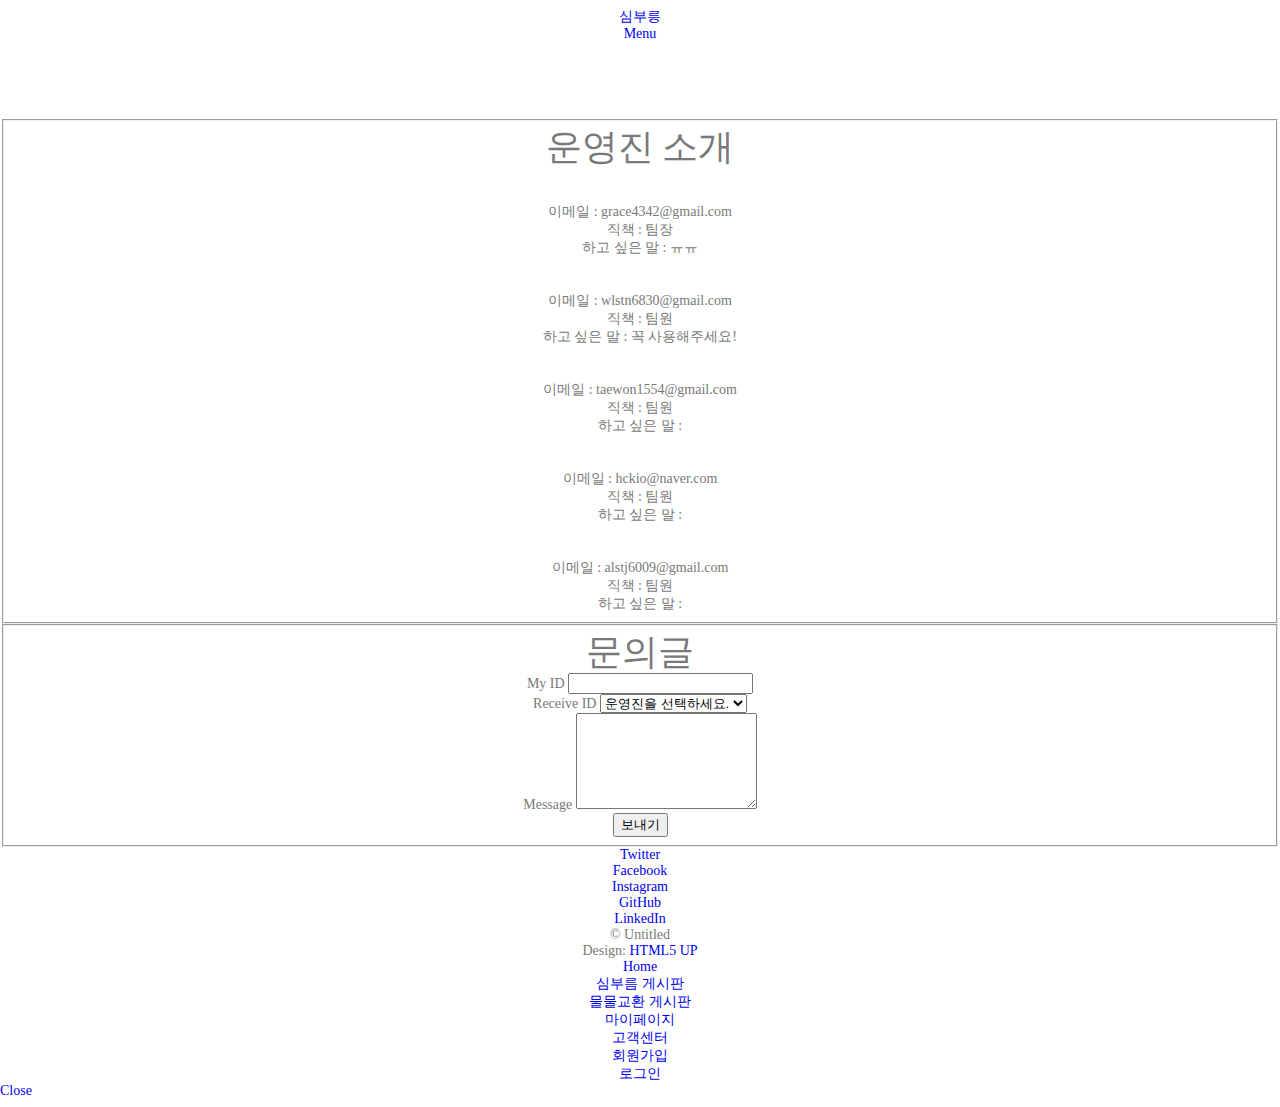
==== deliveryService/src/main/webapp/callCenter.html @ dd6a8af1 "html, css 추가" ====
<!DOCTYPE HTML>
<!--
	Forty by HTML5 UP
	html5up.net | @ajlkn
	Free for personal and commercial use under the CCA 3.0 license (html5up.net/license)
-->
<html>
	<head>
		<title>고객센터 - 심부릉</title>
		<meta charset="utf-8" />
		<meta name="viewport" content="width=device-width, initial-scale=1, user-scalable=no" />
		<link rel="stylesheet" href="assets/css/main.css" />
		<noscript><link rel="stylesheet" href="assets/css/noscript.css" /></noscript>
	</head>
	<body class="is-preload">

		<!-- Wrapper -->
			<div id="wrapper">

				<!-- Header -->
					<header id="header">
						<a href="index.html" class="logo"><strong>심부릉</strong></a>
						<nav>
							<a href="#menu">Menu</a>
						</nav>
					</header>

				<!-- Menu -->
					<nav id="menu">
						<ul class="links">
							<li><a href="index.html">Home</a></li>
							<li><a href="deliveryBoard.html">심부름 게시판</a></li>
							<li><a href="Exchange.html">물물교환 게시판</a></li>
							<li><a href="myPage.html">마이페이지</a></li>
							<li><a href="callCenter.html">고객센터</a></li>
						</ul>
						<ul class="actions stacked">
							<li><a href="#" class="button fit">회원가입</a></li>
							<li><a href="login.html" class="button fit">로그인</a></li>
						</ul>
					</nav>
					</div>

				<!-- Main -->
					<div id="main" class="alt">

						<!-- One -->
							<section id="one">
								<div class="inner">
									<header class="major">
										<h1>고객센터</h1>
									</header>

									<!-- Content -->
										<fieldset>
										<h2 id="content">운영진 소개</h2>
										
										<div class="row">
										
											<div class="col-6 col-12-small">
												<h3>박형빈</h3>
												<span>이메일 : grace4342@gmail.com</span><br>
												<span>직책 : 팀장 </span><br>
												<span>하고 싶은 말 : ㅠㅠ</span>
											</div>
											<div class="col-6 col-12-small">
												<h3>신진수</h3>
												<span>이메일 : wlstn6830@gmail.com</span><br>
												<span>직책 : 팀원 </span><br>
												<span>하고 싶은 말 : 꼭 사용해주세요!</span>
											</div>
											
											<!-- Break -->
											<div class="col-4 col-12-medium">
												<h3>윤태원</h3>
												<span>이메일 : taewon1554@gmail.com</span><br>
												<span>직책 : 팀원 </span><br>
												<span>하고 싶은 말 : </span>
											</div>
											<div class="col-4 col-12-medium">
												<h3>이창현</h3>
												<span>이메일 : hckio@naver.com</span><br>
												<span>직책 : 팀원 </span><br>
												<span>하고 싶은 말 : </span>
											</div>
											<div class="col-4 col-12-medium">
												<h3>김민서</h3>
												<span>이메일 : alstj6009@gmail.com</span><br>
												<span>직책 : 팀원 </span><br>
												<span>하고 싶은 말 : </span>
											</div>
										</div>
										</fieldset>
										</div>
										</section>
									

									<!-- Elements -->
										<!-- <h2 id="elements">운영진 갤러리</h2>
										<div class="row gtr-200">
											<div class="col-6 col-12-medium">
											</div>
										</div> -->

												<!-- Text stuff -->
													<!--  <h3>Text</h3>
													<p>This is <b>bold</b> and this is <strong>strong</strong>. This is <i>italic</i> and this is <em>emphasized</em>.
													This is <sup>superscript</sup> text and this is <sub>subscript</sub> text.
													This is <u>underlined</u> and this is code: <code>for (;;) { ... }</code>.
													Finally, this is a <a href="#">link</a>.</p>
													<hr />
													<h2>Heading Level 2</h2>
													<h3>Heading Level 3</h3>
													<h4>Heading Level 4</h4>
													<hr />
													<p>Nunc lacinia ante nunc ac lobortis. Interdum adipiscing gravida odio porttitor sem non mi integer non faucibus ornare mi ut ante amet placerat aliquet. Volutpat eu sed ante lacinia sapien lorem accumsan varius montes viverra nibh in adipiscing blandit tempus accumsan.</p>
													-->
												<!-- Lists 
													<h3>Lists</h3>
													<div class="row">
														<div class="col-6 col-12-small">

															<h4>Unordered</h4>
															<ul>
																<li>Dolor etiam magna etiam.</li>
																<li>Sagittis lorem eleifend.</li>
																<li>Felis dolore viverra.</li>
															</ul>

															<h4>Alternate</h4>
															<ul class="alt">
																<li>Dolor etiam magna etiam.</li>
																<li>Sagittis lorem eleifend.</li>
																<li>Felis feugiat viverra.</li>
															</ul>

														</div>
														<div class="col-6 col-12-small">

															<h4>Ordered</h4>
															<ol>
																<li>Dolor etiam magna etiam.</li>
																<li>Etiam vel lorem sed viverra.</li>
																<li>Felis dolore viverra.</li>
																<li>Dolor etiam magna etiam.</li>
																<li>Etiam vel lorem sed viverra.</li>
																<li>Felis dolore viverra.</li>
															</ol>

															<h4>Icons</h4>
															<ul class="icons">
																<li><a href="#" class="icon brands fa-twitter"><span class="label">Twitter</span></a></li>
																<li><a href="#" class="icon brands fa-facebook-f"><span class="label">Facebook</span></a></li>
																<li><a href="#" class="icon brands fa-instagram"><span class="label">Instagram</span></a></li>
																<li><a href="#" class="icon brands fa-github"><span class="label">Github</span></a></li>
																<li><a href="#" class="icon brands fa-dribbble"><span class="label">Dribbble</span></a></li>
																<li><a href="#" class="icon brands fa-tumblr"><span class="label">Tumblr</span></a></li>
															</ul>
															<ul class="icons">
																<li><a href="#" class="icon brands alt fa-twitter"><span class="label">Twitter</span></a></li>
																<li><a href="#" class="icon brands alt fa-facebook-f"><span class="label">Facebook</span></a></li>
																<li><a href="#" class="icon brands alt fa-instagram"><span class="label">Instagram</span></a></li>
															</ul>

														</div>
													</div>
													<h4>Definition</h4>
													<dl>
														<dt>Item1</dt>
														<dd>
															<p>Lorem ipsum dolor vestibulum ante ipsum primis in faucibus vestibulum. Blandit adipiscing eu felis iaculis volutpat ac adipiscing accumsan eu faucibus. Integer ac pellentesque praesent. Lorem ipsum dolor.</p>
														</dd>
														<dt>Item2</dt>
														<dd>
															<p>Lorem ipsum dolor vestibulum ante ipsum primis in faucibus vestibulum. Blandit adipiscing eu felis iaculis volutpat ac adipiscing accumsan eu faucibus. Integer ac pellentesque praesent. Lorem ipsum dolor.</p>
														</dd>
														<dt>Item3</dt>
														<dd>
															<p>Lorem ipsum dolor vestibulum ante ipsum primis in faucibus vestibulum. Blandit adipiscing eu felis iaculis volutpat ac adipiscing accumsan eu faucibus. Integer ac pellentesque praesent. Lorem ipsum dolor.</p>
														</dd>
													</dl>

													<h4>Actions</h4>
													<ul class="actions">
														<li><a href="#" class="button primary">Default</a></li>
														<li><a href="#" class="button">Default</a></li>
													</ul>
													<ul class="actions small">
														<li><a href="#" class="button primary small">Small</a></li>
														<li><a href="#" class="button small">Small</a></li>
													</ul>
													<div class="row">
														<div class="col-6 col-12-small">
															<ul class="actions stacked">
																<li><a href="#" class="button primary">Default</a></li>
																<li><a href="#" class="button">Default</a></li>
															</ul>
														</div>
														<div class="col-6 col-12-small">
															<ul class="actions stacked">
																<li><a href="#" class="button primary small">Small</a></li>
																<li><a href="#" class="button small">Small</a></li>
															</ul>
														</div>
														<div class="col-6 col-12-small">
															<ul class="actions stacked">
																<li><a href="#" class="button primary fit">Default</a></li>
																<li><a href="#" class="button fit">Default</a></li>
															</ul>
														</div>
														<div class="col-6 col-12-small">
															<ul class="actions stacked">
																<li><a href="#" class="button primary small fit">Small</a></li>
																<li><a href="#" class="button small fit">Small</a></li>
															</ul>
														</div>
													</div>

													<h4>Pagination</h4>
													<ul class="pagination">
														<li><span class="button small disabled">Prev</span></li>
														<li><a href="#" class="page active">1</a></li>
														<li><a href="#" class="page">2</a></li>
														<li><a href="#" class="page">3</a></li>
														<li><span>&hellip;</span></li>
														<li><a href="#" class="page">8</a></li>
														<li><a href="#" class="page">9</a></li>
														<li><a href="#" class="page">10</a></li>
														<li><a href="#" class="button small">Next</a></li>
													</ul>
													-->

												<!-- Blockquote 
													<h3>Blockquote</h3>
													<blockquote>Fringilla nisl. Donec accumsan interdum nisi, quis tincidunt felis sagittis eget tempus euismod. Vestibulum ante ipsum primis in faucibus vestibulum. Blandit adipiscing eu felis iaculis volutpat ac adipiscing accumsan faucibus. Vestibulum ante ipsum primis in faucibus vestibulum. Blandit adipiscing eu felis.</blockquote>
													-->
												<!-- Table 
													<h3>Table</h3>

													<h4>Default</h4>
													<div class="table-wrapper">
														<table>
															<thead>
																<tr>
																	<th>Name</th>
																	<th>Description</th>
																	<th>Price</th>
																</tr>
															</thead>
															<tbody>
																<tr>
																	<td>Item1</td>
																	<td>Ante turpis integer aliquet porttitor.</td>
																	<td>29.99</td>
																</tr>
																<tr>
																	<td>Item2</td>
																	<td>Vis ac commodo adipiscing arcu aliquet.</td>
																	<td>19.99</td>
																</tr>
																<tr>
																	<td>Item3</td>
																	<td> Morbi faucibus arcu accumsan lorem.</td>
																	<td>29.99</td>
																</tr>
																<tr>
																	<td>Item4</td>
																	<td>Vitae integer tempus condimentum.</td>
																	<td>19.99</td>
																</tr>
																<tr>
																	<td>Item5</td>
																	<td>Ante turpis integer aliquet porttitor.</td>
																	<td>29.99</td>
																</tr>
															</tbody>
															<tfoot>
																<tr>
																	<td colspan="2"></td>
																	<td>100.00</td>
																</tr>
															</tfoot>
														</table>
													</div>

													<h4>Alternate</h4>
													<div class="table-wrapper">
														<table class="alt">
															<thead>
																<tr>
																	<th>Name</th>
																	<th>Description</th>
																	<th>Price</th>
																</tr>
															</thead>
															<tbody>
																<tr>
																	<td>Item1</td>
																	<td>Ante turpis integer aliquet porttitor.</td>
																	<td>29.99</td>
																</tr>
																<tr>
																	<td>Item2</td>
																	<td>Vis ac commodo adipiscing arcu aliquet.</td>
																	<td>19.99</td>
																</tr>
																<tr>
																	<td>Item3</td>
																	<td> Morbi faucibus arcu accumsan lorem.</td>
																	<td>29.99</td>
																</tr>
																<tr>
																	<td>Item4</td>
																	<td>Vitae integer tempus condimentum.</td>
																	<td>19.99</td>
																</tr>
																<tr>
																	<td>Item5</td>
																	<td>Ante turpis integer aliquet porttitor.</td>
																	<td>29.99</td>
																</tr>
															</tbody>
															<tfoot>
																<tr>
																	<td colspan="2"></td>
																	<td>100.00</td>
																</tr>
															</tfoot>
														</table>
													</div>

											</div>
											<div class="col-6 col-12-medium">-->

												<!-- Buttons 
													<h3>Buttons</h3>
													<ul class="actions">
														<li><a href="#" class="button primary">Primary</a></li>
														<li><a href="#" class="button">Default</a></li>
													</ul>
													<div class="row">
														<div class="col-6 col-12-xsmall">
															<ul class="actions stacked">
																<li><a href="#" class="button large">Large</a></li>
																<li><a href="#" class="button">Default</a></li>
																<li><a href="#" class="button small">Small</a></li>
															</ul>
														</div>
														<div class="col-6 col-12-xsmall">
															<ul class="actions stacked">
																<li><a href="#" class="button primary large">Large</a></li>
																<li><a href="#" class="button primary">Default</a></li>
																<li><a href="#" class="button primary small">Small</a></li>
															</ul>
														</div>
													</div>
													<ul class="actions fit">
														<li><a href="#" class="button primary fit">Fit</a></li>
														<li><a href="#" class="button fit">Fit</a></li>
													</ul>
													<ul class="actions fit small">
														<li><a href="#" class="button primary fit small">Fit + Small</a></li>
														<li><a href="#" class="button fit small">Fit + Small</a></li>
													</ul>
													<ul class="actions">
														<li><a href="#" class="button primary icon solid fa-search">Icon</a></li>
														<li><a href="#" class="button icon solid fa-download">Icon</a></li>
													</ul>
													<ul class="actions">
														<li><span class="button primary disabled">Primary</span></li>
														<li><span class="button disabled">Default</span></li>
													</ul>-->

												<!-- Form 
													<h3>Form</h3>

													<form method="post" action="#">
														<div class="row gtr-uniform">
															<div class="col-6 col-12-xsmall">
																<input type="text" name="demo-name" id="demo-name" value="" placeholder="Name" />
															</div>
															<div class="col-6 col-12-xsmall">
																<input type="email" name="demo-email" id="demo-email" value="" placeholder="Email" />
															</div>
															-->
															
															<!-- Break 
															<div class="col-12">
																<select name="demo-category" id="demo-category">
																	<option value="">- Category -</option>
																	<option value="1">Manufacturing</option>
																	<option value="1">Shipping</option>
																	<option value="1">Administration</option>
																	<option value="1">Human Resources</option>
																</select>
															</div>-->
															
															<!-- Break 
															<div class="col-4 col-12-small">
																<input type="radio" id="demo-priority-low" name="demo-priority" checked>
																<label for="demo-priority-low">Low</label>
															</div>
															<div class="col-4 col-12-small">
																<input type="radio" id="demo-priority-normal" name="demo-priority">
																<label for="demo-priority-normal">Normal</label>
															</div>
															<div class="col-4 col-12-small">
																<input type="radio" id="demo-priority-high" name="demo-priority">
																<label for="demo-priority-high">High</label>
															</div>-->
															
															<!-- Break 
															<div class="col-6 col-12-small">
																<input type="checkbox" id="demo-copy" name="demo-copy">
																<label for="demo-copy">Email me a copy</label>
															</div>
															<div class="col-6 col-12-small">
																<input type="checkbox" id="demo-human" name="demo-human" checked>
																<label for="demo-human">I am a human</label>
															</div>-->
															
															<!-- Break 
															<div class="col-12">
																<textarea name="demo-message" id="demo-message" placeholder="Enter your message" rows="6"></textarea>
															</div>-->
															
															<!-- Break 
															<div class="col-12">
																<ul class="actions">
																	<li><input type="submit" value="Send Message" class="primary" /></li>
																	<li><input type="reset" value="Reset" /></li>
																</ul>
															</div>
														</div>
													</form>-->

												<!-- Image 
													<h3>Image</h3>

													<h4>Fit</h4>
													<span class="image fit"><img src="images/pic03.jpg" alt="" /></span>
													<div class="box alt">
														<div class="row gtr-50 gtr-uniform">
															<div class="col-4"><span class="image fit"><img src="images/pic08.jpg" alt="" /></span></div>
															<div class="col-4"><span class="image fit"><img src="images/pic09.jpg" alt="" /></span></div>
															<div class="col-4"><span class="image fit"><img src="images/pic10.jpg" alt="" /></span></div>
															-->
															
															<!-- Break 
															<div class="col-4"><span class="image fit"><img src="images/pic10.jpg" alt="" /></span></div>
															<div class="col-4"><span class="image fit"><img src="images/pic08.jpg" alt="" /></span></div>
															<div class="col-4"><span class="image fit"><img src="images/pic09.jpg" alt="" /></span></div>
															-->
															
															<!-- Break 
															<div class="col-4"><span class="image fit"><img src="images/pic09.jpg" alt="" /></span></div>
															<div class="col-4"><span class="image fit"><img src="images/pic10.jpg" alt="" /></span></div>
															<div class="col-4"><span class="image fit"><img src="images/pic08.jpg" alt="" /></span></div>
														</div>
													</div>

													<h4>Left &amp; Right</h4>
													<p><span class="image left"><img src="images/pic09.jpg" alt="" /></span>Lorem ipsum dolor sit accumsan interdum nisi, quis tincidunt felis sagittis eget. tempus euismod. Vestibulum ante ipsum primis in faucibus vestibulum. Blandit adipiscing eu felis iaculis volutpat ac adipiscing accumsan eu faucibus. Integer ac pellentesque praesent tincidunt felis sagittis eget. tempus euismod. Vestibulum ante ipsum primis sagittis eget. tempus euismod. Vestibulum ante ipsum primis in faucibus vestibulum. Blandit adipiscing eu felis iaculis volutpat ac adipiscing accumsan eu faucibus. Integer ac pellentesque praesent tincidunt felis sagittis eget tempus vestibulum ante ipsum primis in faucibus magna blandit adipiscing eu felis iaculis.</p>
													<p><span class="image right"><img src="images/pic10.jpg" alt="" /></span>Lorem ipsum dolor sit accumsan interdum nisi, quis tincidunt felis sagittis eget. tempus euismod. Vestibulum ante ipsum primis in faucibus vestibulum. Blandit adipiscing eu felis iaculis volutpat ac adipiscing accumsan eu faucibus. Integer ac pellentesque praesent tincidunt felis sagittis eget. tempus euismod. Vestibulum ante ipsum primis sagittis eget. tempus euismod. Vestibulum ante ipsum primis in faucibus vestibulum. Blandit adipiscing eu felis iaculis volutpat ac adipiscing accumsan eu faucibus. Integer ac pellentesque praesent tincidunt felis sagittis eget tempus vestibulum ante ipsum primis in faucibus magna blandit adipiscing eu felis iaculis.</p>
													-->
													
												<!-- Box
													<h3>Box</h3>
													<div class="box">
														<p>Felis sagittis eget tempus primis in faucibus vestibulum. Blandit adipiscing eu felis iaculis volutpat ac adipiscing accumsan eu faucibus. Integer ac pellentesque praesent tincidunt felis sagittis eget. tempus euismod. Magna sed etiam ante ipsum primis in faucibus vestibulum. Blandit adipiscing eu ipsum primis in faucibus vestibulum. Blandit adipiscing eu felis iaculis volutpat ac adipiscing accumsan eu faucibus lorem ipsum.</p>
													</div>-->

												<!-- Preformatted Code 
													<h3>Preformatted</h3>
													<pre><code>i = 0;

while (!deck.isInOrder()) {
    print 'Iteration ' + i;
    deck.shuffle();
    i++;
}

print 'It took ' + i + ' iterations to sort the deck.';
</code></pre>

											</div>
										</div>

								</div>
							</section>

					</div>-->

				<!-- Contact -->
					<section id="one">
								<div class="inner">
									

									<!-- Content -->
										<fieldset>
										<h2 id="content">문의글</h2>

								<form method="post" action="#">
									<div class="fields">
										<div class="field half">
											<label for="name">My ID</label>
											<input type="text" name="name" id="name" />
										</div>
										<div class="field half">
											<label for="email">Receive ID</label>
											<select>
												<option value="none">운영진을 선택하세요.</option>
												<option value="grace4342@gmail.com">박형빈</option>
												<option value="wlstn6830@gmail.com">신진수</option>
												<option value="taewon1554@gmail.com">윤태원</option>
												<option value="hckio@naver.com">이창현</option>
												<option value="alstj6009@gmail.com">김민서</option>
											</select>
										</div>
										<div class="field">
											<label for="message">Message</label>
											<textarea name="message" id="message" rows="6"></textarea>
										</div>
									</div>
									<ul class="actions">
										<li><input type="submit" value="보내기" class="primary"></li>
										
									</ul>
								</form>

										
										</fieldset>
										</div>
										</section>
							<!--  
							<section class="split">
								<section>
									<div class="contact-method">
										<span class="icon solid alt fa-envelope"></span>
										<h3>Email</h3>
										<a href="#">information@untitled.tld</a>
									</div>
								</section>
								<section>
									<div class="contact-method">
										<span class="icon solid alt fa-phone"></span>
										<h3>Phone</h3>
										<span>(000) 000-0000 x12387</span>
									</div>
								</section>
								<section>
									<div class="contact-method">
										<span class="icon solid alt fa-home"></span>
										<h3>Address</h3>
										<span>1234 Somewhere Road #5432<br />
										Nashville, TN 00000<br />
										United States of America</span>
									</div>
								</section>
							</section>
						</div>
					</section>-->

				<!-- Footer -->
					<footer id="footer">
						<div class="inner">
							<ul class="icons">
								<li><a href="#" class="icon brands alt fa-twitter"><span class="label">Twitter</span></a></li>
								<li><a href="#" class="icon brands alt fa-facebook-f"><span class="label">Facebook</span></a></li>
								<li><a href="#" class="icon brands alt fa-instagram"><span class="label">Instagram</span></a></li>
								<li><a href="#" class="icon brands alt fa-github"><span class="label">GitHub</span></a></li>
								<li><a href="#" class="icon brands alt fa-linkedin-in"><span class="label">LinkedIn</span></a></li>
							</ul>
							<ul class="copyright">
								<li>&copy; Untitled</li><li>Design: <a href="https://html5up.net">HTML5 UP</a></li>
							</ul>
						</div>
					</footer>

			</div>

		<!-- Scripts -->
			<script src="assets/js/jquery.min.js"></script>
			<script src="assets/js/jquery.scrolly.min.js"></script>
			<script src="assets/js/jquery.scrollex.min.js"></script>
			<script src="assets/js/browser.min.js"></script>
			<script src="assets/js/breakpoints.min.js"></script>
			<script src="assets/js/util.js"></script>
			<script src="assets/js/main.js"></script>

	</body>
</html>
---- deliveryService/src/main/webapp/assets/css/main.css ----
/*
Author: Bootstrapthemes
Author URI: http://bootstrapthemes.co
*/
/* ==========================================================================
   Author's custom styles
   ========================================================================== */
html,
body {
    background-color: #fff;
    font-size: 14px;
    color: #797979;
    width: 100%;
    padding: 0;
    margin-left: 0;
    margin-right: 0;
    font-weight: 300;
    width:100%;
    font-family: 'ralewayregular';
}
.preloader {
    position: fixed;
    top: 0;
    left: 0;
    right: 0;
    bottom: 0;
    background-color: #fefefe;
    z-index: 99999;
    height: 100%;
    width: 100%;
    overflow: hidden !important;
}

.loaded {
    width: 60px;
    height: 60px;
    position: absolute;
    left: 50%;
    top: 50%;
    background-image: url(../images/loading.gif);
    background-repeat: no-repeat;
    background-position: center;
    -moz-background-size: cover;
    background-size: cover;
    margin: -20px 0 0 -20px;
}
img {
    -moz-user-select: none;
    -webkit-user-select: none;
    -ms-user-select: none;
    user-select: none;
    -webkit-user-drag: none;
    user-drag: none;
}
a,
a:hover,
a:active,
a:focus {
    text-decoration: none;
    outline: none;
}
a,
button,
a span {
    -webkit-transition: 0.2s ease-in-out;
    -o-transition: 0.2s ease-in-out;
    transition: 0.2s ease-in-out;
}

.btn:focus,
.btn:active {
    outline: inherit;
}
*,
*:before,
*:after {
    -webkit-box-sizing: border-box;
    -moz-box-sizing: border-box;
    box-sizing: border-box;
    /*    direction: rtl;*/
}
p {
    margin: 0 0 15px;

}

.clear {
    clear: both;
}

img {
    max-width: 100%;
}
textarea,
input[type="text"],
input[type="password"],
input[type="datetime"],
input[type="datetime-local"],
input[type="date"],
input[type="month"],
input[type="time"],
input[type="week"],
input[type="number"],
input[type="email"],
input[type="url"],
input[type="search"],
input[type="tel"],
input[type="color"],
.uneditable-input {
    outline: none;
}

.form-control {
    display: inline-block;
    height: 38px;
    padding: 10px 2px;
    font-size: 14px;
    line-height: 1.42857143;
    color: #000;
    background-color: #fff;
    background-image: none;
    border: 0px solid #ccc;
    border-radius: 0px;
    -webkit-box-shadow: inset 0 0px 0px rgba(0,0,0,.00);
    box-shadow: inset 0 0px 0px rgba(0,0,0,.00);
    -webkit-transition: border-color ease-in-out .15s,-webkit-box-shadow ease-in-out .15s;
    -o-transition: border-color ease-in-out .15s,box-shadow ease-in-out .15s;
    transition: border-color ease-in-out .15s,box-shadow ease-in-out .15s;
    border-bottom: 2px solid #ddd;
}
/*.form-control:focus {
    border-color: #bcefeb;
}*/
.form-control:focus {
    border-color: #bcefeb;
    outline: 0;
    -webkit-box-shadow: inset 0 0px 0px rgba(0,0,0,.075),0 0 0px rgba(102,175,233,.6);
    box-shadow: inset 0 0px 0px rgba(0,0,0,.075),0 0 0px rgba(102,175,233,.6);
}
h1,h2,h3,p,div{
	text-align: center;
}

h1,
h2,
h3 {
    font-weight: 300;
    margin: 0;
    text-align: center;
}
h4,
h5 {
    font-weight: 300;
    margin: 0;
    line-height: 2rem;
}
h1 {
    font-family: 'open_sansbold';
    font-size: 5.143rem;
    line-height: 5.5rem;
    color:#fff;
    letter-spacing: .4rem;
}
h2 {
    font-family: 'source_sans_probold';
    font-size:2.571rem;
    line-height: 3rem;
    text-transform: uppercase;

}
h3 {
    font-family: 'source_sans_proregular';
    font-size:1.714rem;
    line-height: 2.5rem; 
    color:#fff;
}
h4 {
    font-family: 'open_sanssemibold';
    font-size: 1.286rem;
    line-height: 2rem;
    margin-bottom: 1rem;
    text-transform: uppercase;
}
/*h5 {
    font-size: 1.125rem;
    margin-bottom: 1rem;
    color:#223d61;
    text-transform: uppercase;
}
h6 {
    font-size: 1rem;
    margin-bottom: .9rem;
}*/
p {
    line-height: 2rem;
    font-size: 0.875rem;
}
p:last-child {
    margin-bottom: 0px;
}
/*.home-wrap h1,*/
.home-wrap h2,
.home-wrap h3,
.home-wrap h4,
.home-wrap h5,
.home-wrap p {
    color: #ffffff;
    /*font-family: 'roboto', sans-serif;*/
}
.textwhite {
    color: #fff;
}
.colorstext {
    color: #5e9a28;
}
.coloricon i {
    color: #5e9a28;
}
.colorsbg {
    background: #5e9a28;
    color: #ffffff;
}

.lightbg {
    background-color: #f9f9f9;
}
.transition {
    -webkit-transition: all 300ms linear;
    -moz-transition: all 300ms linear;
    -o-transition: all 300ms linear;
    -ms-transition: all 300ms linear;
    transition: all 300ms linear;
}

.outofsectiontext{
    margin-top: 40px;
}

/*
Section
*/
.sections {
    padding-top:85px;
    padding-bottom: 105px;
    /*overflow: hidden;*/
}
.sections.footer {
    padding-bottom: 80px;
}
section .subtitle h5 {
    margin-top: 10px;
    font-size: 1.3rem;
}
.parallax-section {
    max-width: 100%;
    color: #ffffff;
}
section .title-half h2 {
    font-size: 3rem;
    line-height: 4rem;
    font-weight: 300;
    margin-bottom: 1.4rem;
}
section .subtitle-half h5 {
    font-weight: 100;
    font-size: 17px;
}
ul{
    margin:0;
    padding:0;
    list-style:none;
}

.heading {
    margin-bottom: 4rem;
}
.overlay {
    background-color: rgba(230,190,136);
    width: 100%;
    height: 100%;
}
/*.map-overlay {
    background-color: rgba(255, 114, 0, 0.75);
    width: 100%;
    height:auto;
}
.video_overlay {
    background-color: rgba(41, 39, 34, 0.75);
    width: 100%;
    height: auto;
}*/

.no-padding {
    padding: 0 !important;
    margin:0 !important;
}
.fluid-blocks-col {
    padding: 70px 40px 0 80px;
}
.fluid-blocks-col-right {
    padding: 70px 80px 0 40px;
}
/*
Separator
*/
.separator {
    width: 10px;
    height: 10px;
    margin: 20px auto;
    background: #e74c3c;
    position: relative;
    display: inline-block;
    border-radius: 50%;
}
.separator:after {
    position: absolute;
    left:5%;
    bottom:4px;
    height: 1px;
    width: 80px;
    background: #eee;
    content:"";
    display: inline-block;
    margin-left: 20px;
}
.separator:before {
    position: absolute;
    right: 5%;
    bottom:4px;
    height: 1px;
    width: 80px;
    background: #eee;
    content:"";
    display: inline-block;
    margin-right: 20px;
}
.separator2 {
    height: 4px;
    width:40px;
    margin: 10px 0px;
    background: #eeeeee;
    position: relative;
}

.separator3 {
    height: 2px;
    width: 40px;
    margin:20px auto;
    background: #888888;
}
.separator4 {
    height: 2px;
    width: 30px;
    margin:20px 0px;
    background: #f38181;
}


.divider{
    height: 1px;
    background: #eee;
    width:100%;
    overflow: hidden;
}
/*section:nth-of-type(odd) {
    background-color: #F9F9F9;
}*/
/*
Button
*/
.btn-primary.active.focus,
.btn-primary.active:focus,
.btn-primary.active:hover,
.btn-primary:active.focus,
.btn-primary:active:focus,
.btn-primary:active:hover,
.open > .dropdown-toggle.btn-primary.focus,
.open > .dropdown-toggle.btn-primary:focus,
.open > .dropdown-toggle.btn-primary:hover,
.btn-primary.focus,
.btn-primary:focus,
.btn-primary.disabled,
.btn-primary.disabled:hover {
    color: #ffffff;
    background-color: #e74c3c;
    border-color: #e74c3c;
}
.btn-primary:hover, .btn-primary:focus, .btn-primary.focus, .btn-primary:active, .btn-primary.active, .open>.dropdown-toggle.btn-primary {
    color: #fff;
    background-color: #e74c3c;
    border-color: #e74c3c;
}
.btn {
    display: inline-block;
    min-width: 150px;
    text-align: center;
    color: #fff;
    letter-spacing: 1px;
    margin: 0;
    font-size:0.8125rem;
    border-radius: 0px;
    margin-top: 20px;
    transition: .5s;
    border: 1px solid #e74c3c;
    font-family: 'open_sansbold';
    padding: 0.8rem 3rem;
    transition: all 0.6s;
    border-radius: 2px;

}
.btn:hover{
    box-shadow: 0px 2px 2px 1px rgba(221, 221, 221, 0.6);
    color:#fff;
}
.btn-default{
    background: transparent;
    border:1px solid #fff;
    padding: 1.125rem 3rem;
}
.btn-default:hover{
    background: #e74c3c;
    border:1px solid #e74c3c;
}
.btn-lg{
    background: #e74c3c;
    padding: 1.125rem 3rem;
}
.btn-md{
    background: #999999;
    padding: 1rem 2rem;
    border: 1px solid transparent;
}

/*
Extra height css
*/
.margin-top-20 {
    margin-top: 20px;
}
.margin-bottom-20 {
    margin-bottom: 20px;
}
.margin-top-40 {
    margin-top: 40px;
}
.margin-bottom-40 {
    margin-bottom: 40px;
}
.margin-top-60 {
    margin-top: 60px;
}
.margin-80 {
    margin-top: 80px;
    margin-bottom: 80px;
}
.margin-bottom-60 {
    margin-bottom: 60px;
}
.margin-top-80 {
    margin-top: 80px;
}
.margin-bottom-80 {
    margin-bottom: 80px;
}
.m_t_10{
    margin-right:10px;
}
.padding-top-20 {
    padding-top: 1.33rem;
}
.padding-bottom-20 {
    padding-bottom: 1.33rem;
}
.padding-top-40 {
    padding-top: 2.66rem;
}
.padding-bottom-40 {
    padding-bottom: 2.66rem;
}
.padding-top-60 {
    padding-top: 5rem;
}
.padding-bottom-60 {
    padding-bottom: 5rem;
}
.padding-top-90 {
    padding-top: 6.429rem;
}
.padding-bottom-90 {
    padding-bottom: 6.429rem;
}
.padding-bottom-0 {
    padding-bottom: 0;
}
.p_l_r{
    padding-left: 5.714rem;
    padding-right: 5.714rem;
}
/*padding*/
.padding-twenty {
    padding: 10px 0;
}
.padding-fourty {
    padding: 20px 0;
}
.padding-sixty {
    padding: 30px 0;
}
.padding-eighty {
    padding: 40px 0;
}
h1 span {
    color: #5e9a28;
    font-weight: 400;
}

/*for placeholder changes*/

input::-webkit-input-placeholder {
    color: #ddd;
}
input::-moz-placeholder {
    color: #ddd;
}
input::-ms-input-placeholder {
    color: #ddd;
}

/*for image bg*/


/*.img-bg{
  background: url(../images/home-msg.jpg) no-repeat center top fixed;
  background-size
  -moz-background-size: cover;
  -webkit-background-size: cover;
  -o-background-size: cover;
  background-size: cover;
  width: 100%;
  overflow: hidden;
}*/
/* navbar section */
.menu-scroll {
    padding-top: 0px;
    padding-bottom: 0px;
    position: fixed;
    top: 0; 
    left: 0; 
    right: 0; 
    z-index: 300;
    box-shadow: 0 6px 12px rgba(0, 0, 0, .175);
    -webkit-box-shadow: 0 6px 12px rgba(0, 0, 0, .175);
    background-color:rgba(34, 61, 97, 0.64);
    -webkit-transition:all .3s;
    -moz-transition:all .3s;
    transition:all .3s;
    height: 75px;

}
.main_menu_bg{
    margin-top: 0px;
    background-color: transparent;
}
.main_menu_bg .navbar-default {
    background-color: transparent; 
    border-color: transparent; 
    transition: all .6s;
    margin: 15px auto;
}
.navbar-default .navbar-nav>li>a:hover, .navbar-default .navbar-nav>li>a:focus{
    color:#e74c3c;
    background: transparent;
}
.main_menu_bg .navbar {}

.main_menu_bg .navbar-default .navbar-nav>.active>a, .navbar-default .navbar-nav>.active>a:hover, .navbar-default .navbar-nav>.active>a:focus{
    color: #e74c3c;
    padding-bottom: 22px;
    border-bottom: 1px solid #e74c3c;
    background: transparent;

}

.main_menu_bg .navbar-nav>li>a {
    padding-top: 15px;
    padding-bottom: 20px;
    text-transform: uppercase;
    font-size: 0.875rem;
    color: #fff;
}
.navbar-brand {
    padding: 0px 15px;
}
.navbar-brand>img {
    max-width: 80%;
}
.navbar-default .navbar-nav>.open>a, .navbar-default .navbar-nav>.open>a:hover, .navbar-default .navbar-nav>.open>a:focus{
    background-color:transparent;
    color:#f5c239;

}

.dropdown-menu {
    min-width: 160px;
    padding: 0px;
    margin: 2px 0 0;
    font-size: 14px;
    text-align: left;
    list-style: none;
    background-color: transparent;
    -webkit-background-clip: padding-box;
    background-clip: padding-box; 
    border: 0px solid #ccc; 
    border: 0px solid rgba(0,0,0,.15); 
    border-radius: 0px; 
    -webkit-box-shadow: 0 0px 0px rgba(0,0,0,.175); 
    box-shadow: 0 0px 0px 
}

/*.dropdown-menu .navbar-form .form-group input[type="text"]{
    background-color:rgba(34, 61, 97, 0.68);
    border: 1px solid #e74c3c;
    color:#e74c3c;
    width: 300px;
}
.dropdown-menu .navbar-form .form-group .form-control::-webkit-input-placeholder{
    color: #e74c3c;
    opacity: 1; 
}
.dropdown-menu .navbar-form {
    margin-right: -30px;
}*/

/* .scrooldown{
    position: absolute;
    left: 48.5%;
    bottom: -2%;
    width: 40px;
    height: 40px;
    line-height: 48px;
    background: #f4f5f9;
    border-radius: 50%;
    text-align: center;
    z-index: 9;
}*/
.scrooldown a i{
    font-size:1.5rem;
    color:#e74c3c;
}


.culmn{
    width:100%;
    overflow: hidden;
}
/*heading title all area*/
.head_title{
    margin-bottom:90px;
}
.head_title h3{
    color:#413d4b;
}
.head_title .subtitle{
    margin-top:30px;
}
/*home section*/
.home{
    background: url(../images/homebg.jpg) no-repeat center center;
    background-size: cover;
}
.home_skew_border{
    position: relative;
}
.home_skew_border:after{
    position: absolute;
    left:0;
    bottom:0;
    content: "";
    width: 0;
    height: 0;
    border-bottom: 86px solid #fff;
    border-right: 680px solid transparent;

}
.home_skew_border:before{
    position: absolute;
    right:0;
    bottom:0;
    content: "";
    width: 0;
    height: 0;
    border-bottom: 86px solid #fff;
    border-left: 680px solid transparent;
}
.main_home{
    padding-top: 250px;
    padding-bottom: 250px;
    display: block;
}


.main_home h1{
    color: #fff;
    margin-bottom:20px;
}
.main_home p{
    color: #fff;
    max-width: 60%;
    margin: 0 auto;
    padding-bottom: 30px;
    font-size:1.125rem;

}

.slick-prev:hover, .slick-prev:focus, .slick-next:hover, .slick-next:focus {
    color: #fff;
    outline: none;
    background: #e74c3c;
}
.slick-arrow{
    background: #ddd;
    color:#000;
}
.main_home_slider i{
    width:40px;
    height: 40px;
    line-height: 40px;
    color:#fff;
    background: #e74c3c;
}
.main_home_slider i.nextprevleft{
    width:40px;
    height: 40px;
    line-height: 40px;
    color:#000;
    background: #716a65;
    float: left;
    position: absolute;
    z-index: 999;
    top: 400px;
    font-size:1.5rem;
    transition: all 0.6s;
    left:-60px;
}
.main_home_slider i.nextprevright{
    width: 40px;
    height: 40px;
    line-height: 40px;
    color: #000;
    background: #716a65;
    float: right;
    position: absolute;
    z-index: 999;
    top: 400px;
    font-size:1.5rem;
    transition: all 0.6s;
    right: -50px;
}
.main_home_slider i.nextprevleft:hover{
    color:#fff;
    background: #e74c3c;
}
.main_home_slider i.nextprevright:hover{
    color: #fff;
    background: #e74c3c;
}

/*==================================================================
            Feature section Style
====================================================================*/

.main_feature{}
.main_feature .single_feature{}
.main_feature .single_feature:hover .single_feature_icon{
    border-color:#e74c3c;
    transform: rotate(45deg);
}
.main_feature .single_feature:hover .single_feature_icon i{
    transform: rotate(-45deg);
}
.main_feature .single_feature:hover h4{
    color:#e74c3c;
}
.main_feature .single_feature .single_feature_icon{
    border:1px solid #ddd;
    width:70px;
    height: 70px;
    line-height: 70px;
    margin:20px auto;
    transition: all 0.6s;
}
.main_feature .single_feature i{
    margin-bottom:30px;
    color:#e74c3c;
    transition: all 0.6s;
}
.main_feature .single_feature h4{
    transition: all 0.6s;
}

/*==================================================================
            History section Style
====================================================================*/
.main_history{

}
.main_history .single_history_content .head_title h2{
    border-left:6px solid #e74c3c;
    padding-left: 30px;
}


/*==================================================================
            service section Style
====================================================================*/
.main_service .head_title{
    padding: 100px 0px 40px 0px;
    margin-bottom: 0px;
}
.main_service .head_title h2{
    margin-right: 12%;
    border-right: 6px solid #e74c3c;
    color:#fff;
    padding-right: 5%;
}
.main_service .single_service_img {
    position: relative;
    height: 676px;
}
.main_service .single_service_img img {
    width: 100%;
    height: 100%;
}

.main_service .single_service.single_service_text {
    margin-right:0px;
    background: #202020;
}
.main_service .single_service.single_service_text .single_service_icon i{
    background: #f4f5f9;
    width:70px;
    height: 70px;
    line-height: 70px;
    text-align: center;
    color:#e74c3c;
    position: relative;
    z-index: 9;
    border:5px solid rgba(0, 0, 0, 0.2);
    border-radius: 50%;
    font-size: 1.875rem;
}

.main_service .single_service.single_service_text .single_service_right_text {
    width: 96%;
}
.main_service .single_service.single_service_text .single_service_right_text h4{
    color:#e74c3c;
}
.main_service .single_service.single_service_text .single_service_right_text p{
    color:#999999;
    font-family: 'source_sans_proregular';
}
/*======================================================================
                    portfolio section css
========================================================================*/
.btn-md:active, .btn-md.active {
    background-image: none;
    outline: 0;
    -webkit-box-shadow: inset 0 0px 0px rgba(0,0,0,.125);
    box-shadow: inset 0 0px 0px rgba(0,0,0,.125);
}
button.btn-md:focus, .btn:active:focus, .btn.active:focus, .btn.focus, .btn:active.focus, .btn.active.focus{
    outline:none;
    color:#e74c3c;
}
button.btn-md {
    text-align: center;
    color: #444;
    letter-spacing: 1px;
    margin: 0;
    font-size: 0.8125rem;
    border-radius: 0px;
    margin-top: 0px;
    background-color: transparent;
    transition: .5s;
    border: 0px solid #e74c3c;
    font-family: 'montserratregular';
}
button.btn-md:hover {
    background-color: transparent;
    color: #e74c3c;
    text-decoration: none;
    border: 0px solid #f4720a;
}
.portfolio .toolbar{
    margin-bottom:50px;
}
#portfoliowork {  
    margin: 1rem 0;
    -webkit-column-count: 4; 
    -moz-column-count: 4;
    column-count: 4;
    -webkit-column-gap: 0rem;
    -moz-column-gap: 0rem;
    column-gap: 0rem;
    -webkit-column-width: 33.33333333333333%;
    -moz-column-width: 33.33333333333333%;
    column-width: 33.33333333333333%;
}
.tile { 
    display: none;

}
.scale-anm {
    margin: 0px;
    width: 100%;
    /*margin-bottom: -6px;*/
}


.tile img {
    height: auto;
    display: inline-block; 
    width: 100%;
}

.single_portfolio{
    position: relative;

}
.single_portfolio:hover .grid_item_overlay{
    opacity: 1;
}

.grid_item_overlay{
    position: absolute;
    left:10%;
    top:10%;
    width:80%;
    height: 80%;
    background: rgba(231,76,60,0.6);
    color:#fff;
    padding: 20px;
    opacity: 0;
    transition: 0.6s;
    padding-top:35%;
    z-index: 99;
}
.g_overlay_1{
    padding-top:16%;
}
.g_overlay_2{
    padding-top: 85%;
}

.grid_item_overlay a i{
    width:30px;
    height: 30px;
    line-height: 30px;
    text-align: center;
    border:1px solid #fff;
    color:#fff;
    display: inline-block;
    background: transparent;
}
.grid_item_overlay a:hover i{
    color:#e74c3c;
    background: #fff;
}

/*========================================================================
                    Study Section Css
==========================================================================*/
.study{
    background: #f4f5f9;
}
.main_study_area{
    overflow: hidden;
}
.slick-active{
    outline: none;
}
.single_study_text{
    background: #fff;
    position: absolute;
    right:-15%;
    top:85px;
    width:100%;
    z-index: 9;
    padding: 10% 20%;
}
.single_study_text .s_study_icon{
    background: #e74c3c;
    width:60px;
    height: 60px;
    line-height: 60px;
    color:#fff;
    transform: rotate(45deg);
    margin: 30px auto;
}
.single_study_text .s_study_icon i{
    transform: rotate(-45deg);
}
.single_study_right_img{
    position: relative;
}


/*=====================================================================
                    counter section css
=======================================================================*/
.counter{
    background: url(../images/counterbg.jpg) no-repeat top center;
    background-size: cover;
}
.counter .main_counter_area{
    padding:80px 20px;
}

.main_counter_area .single_counter h2{
    color:#fff;
    font-size:2.8125rem;
}
.main_counter_area .single_counter i{
    color: #fff;
    font-size: 1.875rem;
    display: inline-block;
    border: 1px solid #fff;
    width: 70px;
    height: 70px;
    line-height: 70px;
    border-radius: 50%;
    margin-bottom: 30px;
    margin-top: 20px;
}
.main_counter_area .single_counter h4{
    color:#fff;
    font-size:0.8125rem;
    text-transform: lowercase;
}

/* Pricing2 Section */

.main_pricing_area{
    overflow: hidden;
}

.single_pricing{
    text-align: center;
    margin-top: 20px;
    transition: all 0.35s ease-in-out;
    -moz-transition: all 0.35s ease-in-out;
    -webkit-transition: all 0.35s ease-in-out;
    -o-transition: all 0.35s ease-in-out;
    -ms-transition: all 0.35s ease-in-out;
}
.single_pricing:hover{
    box-shadow: 0px 1px 10px 1px #ccc;

}
.pricing_business .pricing_head{
    background:#e74c3c;
}
.pricing_business .pricing_head .p_r{
    color:#e74c3c;
}
.pricing_business .pricing_head h3{
    color:#fff;
}
.pricing_business .btn-md{
    background: #e74c3c;
}


.pricing_head{
    padding: 30px 0px;
    background: #999999;
    position: relative;
    height: 200px;  
}
.pricing_head h3{
    text-transform:uppercase;
    color:#fff;
    font-size:24px;
}
.pricing_head .pricing_price{
    background: #fff;
    position: absolute;
    left: 30%;
    bottom: -30%;
    width: 150px;
    height: 150px;
    margin:0 auto;
    padding: 30px 0px;
    border-radius: 50%;
    box-shadow: 0px 0px 0px 10px rgba(244,245,249,0.3);
}
.pricing_head .pricing_price .p_r{
    font-family: 'source_sans_probold';
    font-size:2.822rem;
}
.pricing_head .pricing_price .m_t{
    font-family: 'source_sans_proregular';
    font-size:0.941rem;
}
.pricing_body{
    background: #f4f5f9;
    padding: 80px 0px 30px 0px;
}
.single_pricing ul{


}
.single_pricing ul li{
    line-height:45px;
    height:45px;
    font-size:18px;
    font-family: 'open_sanssemibold';
}

.single_pricing a{
    margin-top:30px;
}



/*video section css*/

/*.video{
    background: url(../images/videobg.jpg) no-repeat top center;
    background-size:cover;
}
.video .main_video{
    padding: 220px 0px 160px 0px;
    overflow: hidden;
}
.video .icon{}
.video .icon h3{
    color:#fff;
    margin-top:30px;
    margin-bottom: 0px;
}*/


/*about section css*/





/* Team section css */
.main_team_area{
    background: url(../images/teambg.jpg) no-repeat scroll top center;
    background-size: cover;
    position: relative;
    height: 650px;
}
.main_team_area:before{
    width: 100%;
    height: 100%;
    position: absolute;
    left:0;
    bottom:0;
    content:"";
    background: url(../images/teambg2.png) no-repeat bottom center;  
}
.main_team ul li{
    text-align: center;

}
.main_team ul li:nth-child(1){
    width: 15%;
    display: inline-block;
    float: left;
    margin-left: 3%;
    position: absolute;
    left:1%;
    top:96%;
}
.main_team ul li:nth-child(2){
    width: 15%;
    display: inline-block;
    float: left;
    margin-left: 3%;
    position: absolute;
    left:19%;
    top:85%;
}
.main_team ul li:nth-child(3){
    width: 15%;
    display: inline-block;
    float: left;
    margin-left: 3%;
    position: absolute;
    left:37%;
    top:87%;
}
.main_team ul li:nth-child(4){
    width: 15%;
    display: inline-block;
    float: left;
    margin-left: 3%;
    position: absolute;
    left:55%;
    top:97%;
}
.main_team ul li:nth-child(5){
    width: 15%;
    display: inline-block;
    float: left;
    margin-left: 3%;
    position: absolute;
    left:73%;
    top:94%;
}
.main_team ul li .single_team_img img{
    width:60px;
    height: 60px;
    margin:20px auto;
    border-radius: 50%;
    box-shadow: 0px 0px 0px 3px rgba(231, 76, 60, 0.65);
}

li:hover .single_team_img img{
    transform: scale(1.08);
}
li:hover .single_team_text{
    opacity: 1;
}
li .single_team_text{
    padding: 10px 20px;
    width:100%;
    opacity:0;
    transition: all 0.6s;
    text-align: center;
    display: block;
    height: 80px;
}
li .single_team_text h4{
    margin-bottom: .0rem;
    display: inline-block;
    text-transform:none ;
    color:#e74c3c;
}
li .single_team_text p{
    color:#fff;
}




/* Carousel */
.testimonial{
    background: url(../images/testbg.jpg) no-repeat center center;
    background-size: cover;
}
.main_testimonial {
    color:#fff;
}
.main_testimonial .single_testimonial i{
    color:#fff;
    margin-bottom:30px;
    font-size:2rem;
    padding: 2px;
}
.main_testimonial .single_testimonial p{
    color:#fff;
    letter-spacing: .03rem;
}
.main_testimonial .single_testimonial .single_test_author{
    margin-bottom:40px;
    display: inline-block;
}
.main_testimonial .single_testimonial .single_test_author h4{
    color:#fff;
    margin-bottom:0px;
    font-size:1rem;
}
.main_testimonial .single_testimonial .single_test_author h4 span{
    font-family: 'ralewayregular'; 
}
.main_testimonial .single_testimonial .single_test_author p{
    color:#fff;
}

.main_testimonial .owl-theme .owl-dots .owl-dot span {
    -webkit-border-radius: 0px;
    -moz-border-radius: 0px;
    border-radius: 0px;
    transform: rotate(0deg);
}

/*====================================================================
                        clogo section css
======================================================================*/
.clogo{
    background: #f4f5f9;
}
.main_clogo{
    overflow: hidden;
}
.main_clogo a{
    height: 100px;
    display: inline-block;
    width: 100%;
    overflow: hidden;
    line-height: 100px;
    background: #fff;
    margin-bottom:30px;
    box-shadow: 1px 1px 1px 0px rgba(0,0,0, 0.25);
}


/*=================================================================
                            Blog Section
===================================================================*/
.blog{
    background: #f4f5f9;
}


.main_blog_content .single_blog_area .single_blog_text{
    background: #e74e3e;
    padding: 70px 30px 70px 50px;
    position: relative;
}
.main_blog_content .single_blog_area .single_blog_text.s_b_left:after{
    position: absolute;
    left:-8%;
    top:45%;
    content:"";
    width: 0;
    height: 0;
    border-top: 30px solid transparent;
    border-right: 30px solid #e74e3e;;
    border-bottom: 30px solid transparent;
}
.main_blog_content .single_blog_area .single_blog_text.s_b_right:after{
    position: absolute;
    right: -8%;
    top:45%;
    content:"";
    z-index: 9;
    width: 0;
    height: 0;
    border-top: 30px solid transparent;
    border-left: 30px solid #e74e3e;;
    border-bottom: 30px solid transparent;
}
.main_blog_content .single_blog_area .single_blog_text a.read_more{
    color:#fff;
}
.main_blog_content .single_blog_area .single_blog_img{
    width:100%;
    height: 417px;
    display: inline-block;
}
.main_blog_content .single_blog_area .single_blog_img img{
    width:100%;
    height: 100%;
}
/*contact section css*/
.contact{
    background:#f4f5f9;

}
.contact_info_content{
    background: #fff;
    overflow: hidden;
    box-shadow: 0px 0px 0px 3px rgba(0, 0, 0, 0.01);
}
.contact_info_content h3{
    color:#e74e3e;
    font-family: 'source_sans_prosemibold';
    margin-bottom: 19px;
}
.contact_info_content h4{
    font-family: 'open_sansregular';
}
.contact_info_content h4{
    margin:0;
    padding: 0;
}
.single_contant_left{
    background: #fff;
    overflow: hidden;
    box-shadow: 0px 0px 0px 3px rgba(0, 0, 0, 0.01);
}
.single_contact_info{
    margin-bottom:45px;
    overflow: hidden;
}

/*====================================================================
                        Trail Section 
======================================================================*/
.main_trial_area{
    background: url(../images/trailbg.jpg) no-repeat top center;
    overflow: hidden;
    background-size: cover;
    color:#fff;
}
.main_trial h2{
    text-transform: none;
    font-family: 'open_sansregular';
}
.main_trial h2 span{
    font-family: 'open_sansbold';
}
.main_trial h4{
    font-family: 'open_sansregular';
    text-transform: none;
}


/*=================================================================
                        footer section
===================================================================*/
.footer{
    background: #000000;
}
.main_footer{
    overflow: hidden;
    padding: 20px 0px;
}

.main_footer .flowus a i{
    color:#fff;
    font-size:1rem;
    padding: 5px;
    border-radius: 0;
    width:30px;
    height:30px;
    text-align: center;
    line-height: 18px;
    margin-top:10px;
}
.main_footer .flowus a i:hover{
    color:#e74c3c;
}

.copyright_text{
    text-align: right;
}
.copyright_text p{
    color:#fff;
    line-height: 25px;
    max-width: 100%;
    padding-top: 15px;
}
.copyright_text p i{
    padding:0px 10px;
    color:#ff0000;
}
.copyright_text p a{
    padding:0px 10px;
    color:#e74c3c;
}



/* scrollup */

.scrollup{
    width: 30px;
    height: 30px;
    border-radius: 15px;
    opacity: .3;
    position: fixed;
    bottom: 20px;
    right: 25px;
    color: #fff;
    cursor: pointer;
    background-color: #000;
    z-index: 1000;
    transition: opacity .5s, background-color .5s;
    -moz-transition: opacity .5s, background-color .5s;
    -webkit-transition: opacity .5s, background-color .5s;
}

.scrollup:hover {
    background: #e74c3c;
    opacity: 1;
}

.scrollup i {
    font-size: 13px;
    position: absolute;
    opacity: 1;
    color: #fff;
    left: 50%;
    top: 50%;
    margin-top: -7px;
    margin-left: -6px;
    text-decoration: none;

}
---- deliveryService/src/main/webapp/assets/css/noscript.css ----
/*
	Forty by HTML5 UP
	html5up.net | @ajlkn
	Free for personal and commercial use under the CCA 3.0 license (html5up.net/license)
*/

/* Banner */

	body.is-preload #banner:after {
		opacity: 0.85;
	}

	body.is-preload #banner > .inner {
		-moz-filter: none;
		-webkit-filter: none;
		-ms-filter: none;
		filter: none;
		-moz-transform: none;
		-webkit-transform: none;
		-ms-transform: none;
		transform: none;
		opacity: 1;
	}
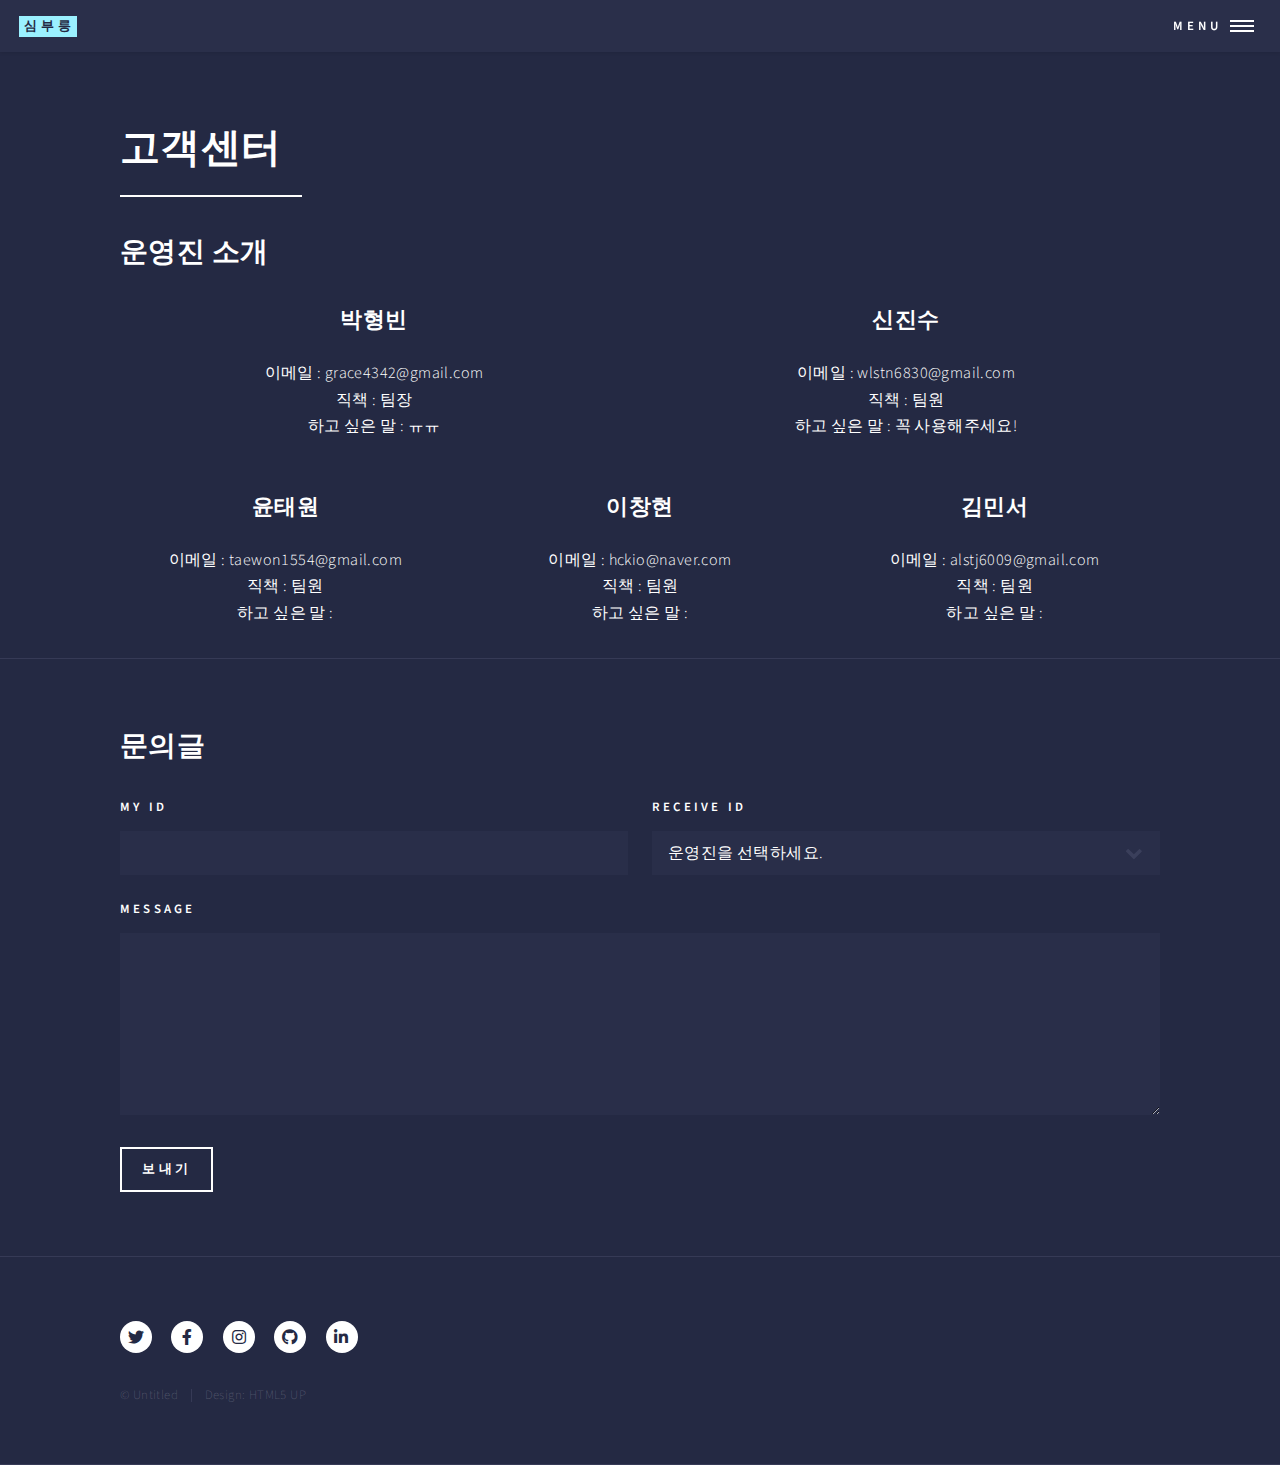
==== commit 5a1c3775: "html에서 main.css -> deliverymain.css 경로 수정" ====
--- a/deliveryService/src/main/webapp/callCenter.html
+++ b/deliveryService/src/main/webapp/callCenter.html
@@ -9,7 +9,7 @@
 		<title>고객센터 - 심부릉</title>
 		<meta charset="utf-8" />
 		<meta name="viewport" content="width=device-width, initial-scale=1, user-scalable=no" />
-		<link rel="stylesheet" href="assets/css/main.css" />
+		<link rel="stylesheet" href="assets/css/deliverymain.css" />
 		<noscript><link rel="stylesheet" href="assets/css/noscript.css" /></noscript>
 	</head>
 	<body class="is-preload">
--- a/deliveryService/src/main/webapp/assets/css/deliverymain.css
+++ b/deliveryService/src/main/webapp/assets/css/deliverymain.css
@@ -0,0 +1,3958 @@
+@import url(fontawesome-all.min.css);
+@import url("https://fonts.googleapis.com/css?family=Source+Sans+Pro:300,300italic,600,600italic");
+
+/*
+	Forty by HTML5 UP
+	html5up.net | @ajlkn
+	Free for personal and commercial use under the CCA 3.0 license (html5up.net/license)
+*/
+/* ���� ��ü ���� css !! */
+
+html, body, div, span, applet, object,
+iframe, h1, h2, h3, h4, h5, h6, p, blockquote,
+pre, a, abbr, acronym, address, big, cite,
+code, del, dfn, em, img, ins, kbd, q, s, samp,
+small, strike, strong, sub, sup, tt, var, b,
+u, i, center, dl, dt, dd, ol, ul, li, fieldset,
+form, label, legend, table, caption, tbody,
+tfoot, thead, tr, th, td, article, aside,
+canvas, details, embed, figure, figcaption,
+footer, header, hgroup, menu, nav, output, ruby,
+section, summary, time, mark, audio, video {
+	margin: 0;
+	padding: 0;
+	border: 0;
+	font-size: 100%;
+	font: inherit;
+	vertical-align: baseline;
+	text-decoration: none;
+	text-decoration-line: none;
+	}
+
+article, aside, details, figcaption, figure,
+footer, header, hgroup, menu, nav, section {
+	display: block;}
+
+body {
+	line-height: 1;
+}
+
+ol, ul {
+	list-style: none;
+}
+
+blockquote, q {
+	quotes: none;
+}
+
+	blockquote:before, blockquote:after, q:before, q:after {
+		content: '';
+		content: none;
+	}
+
+table {
+	border-collapse: collapse;
+	border-spacing: 0;
+}
+
+body {
+	-webkit-text-size-adjust: none;
+}
+
+mark {
+	background-color: transparent;
+	color: inherit;
+}
+
+input::-moz-focus-inner {
+	border: 0;
+	padding: 0;
+}
+
+input, select, textarea {
+	-moz-appearance: none;
+	-webkit-appearance: none;
+	-ms-appearance: none;
+	appearance: none;
+}
+
+/* Basic */
+
+	@-ms-viewport {
+		width: device-width;
+	}
+
+	body {
+		-ms-overflow-style: scrollbar;
+	}
+
+	@media screen and (max-width: 480px) {
+
+		html, body {
+			min-width: 320px;
+		}
+
+	}
+
+	html {
+		box-sizing: border-box;
+	}
+
+	*, *:before, *:after {
+		box-sizing: inherit;
+	}
+
+	body {
+		background: #242943;
+	}
+
+		body.is-preload *, body.is-preload *:before, body.is-preload *:after {
+			-moz-animation: none !important;
+			-webkit-animation: none !important;
+			-ms-animation: none !important;
+			animation: none !important;
+			-moz-transition: none !important;
+			-webkit-transition: none !important;
+			-ms-transition: none !important;
+			transition: none !important;
+		}
+
+/* Type */
+
+	body, input, select, textarea {
+		color: #ffffff;
+		font-family: "Source Sans Pro", Helvetica, sans-serif;
+		font-size: 17pt;
+		font-weight: 300;
+		letter-spacing: 0.025em;
+		line-height: 1.65;
+	}
+
+		@media screen and (max-width: 1680px) {
+
+			body, input, select, textarea {
+				font-size: 14pt;
+			}
+
+		}
+
+		@media screen and (max-width: 1280px) {
+
+			body, input, select, textarea {
+				font-size: 12pt;
+			}
+
+		}
+
+		@media screen and (max-width: 360px) {
+
+			body, input, select, textarea {
+				font-size: 11pt;
+			}
+
+		}
+
+	a {
+		-moz-transition: color 0.2s ease-in-out, border-bottom-color 0.2s ease-in-out;
+		-webkit-transition: color 0.2s ease-in-out, border-bottom-color 0.2s ease-in-out;
+		-ms-transition: color 0.2s ease-in-out, border-bottom-color 0.2s ease-in-out;
+		transition: color 0.2s ease-in-out, border-bottom-color 0.2s ease-in-out;
+		
+		color: inherit;
+		text-decoration: none;
+	}
+
+		a:hover {
+			border-bottom-color: transparent;
+			color: #9bf1ff !important;
+		}
+
+		a:active {
+			color: #53e3fb !important;
+		}
+
+	strong, b {
+		color: #ffffff;
+		font-weight: 600;
+	}
+
+	em, i {
+		font-style: italic;
+	}
+
+	p {
+		margin: 0 0 2em 0;
+	}
+
+	h1, h2, h3, h4, h5, h6 {
+		color: #ffffff;
+		font-weight: 600;
+		line-height: 1.65;
+		margin: 0 0 1em 0;
+	}
+
+		h1 a, h2 a, h3 a, h4 a, h5 a, h6 a {
+			color: inherit;
+			border-bottom: 0;
+		}
+
+	h1 {
+		font-size: 2.5em;
+	}
+
+	h2 {
+		font-size: 1.75em;
+	}
+
+	h3 {
+		font-size: 1.35em;
+	}
+
+	h4 {
+		font-size: 1.1em;
+	}
+
+	h5 {
+		font-size: 0.9em;
+	}
+
+	h6 {
+		font-size: 0.7em;
+	}
+
+	@media screen and (max-width: 736px) {
+
+		h1 {
+			font-size: 2em;
+		}
+
+		h2 {
+			font-size: 1.5em;
+		}
+
+		h3 {
+			font-size: 1.25em;
+		}
+
+	}
+
+	sub {
+		font-size: 0.8em;
+		position: relative;
+		top: 0.5em;
+	}
+
+	sup {
+		font-size: 0.8em;
+		position: relative;
+		top: -0.5em;
+	}
+
+	blockquote {
+		border-left: solid 4px rgba(212, 212, 255, 0.1);
+		font-style: italic;
+		margin: 0 0 2em 0;
+		padding: 0.5em 0 0.5em 2em;
+	}
+
+	code {
+		background: rgba(212, 212, 255, 0.035);
+		font-family: "Courier New", monospace;
+		font-size: 0.9em;
+		margin: 0 0.25em;
+		padding: 0.25em 0.65em;
+	}
+
+	pre {
+		-webkit-overflow-scrolling: touch;
+		font-family: "Courier New", monospace;
+		font-size: 0.9em;
+		margin: 0 0 2em 0;
+	}
+
+		pre code {
+			display: block;
+			line-height: 1.75;
+			padding: 1em 1.5em;
+			overflow-x: auto;
+		}
+
+	hr {
+		border: 0;
+		border-bottom: solid 1px rgba(212, 212, 255, 0.1);
+		margin: 2em 0;
+	}
+
+		hr.major {
+			margin: 3em 0;
+		}
+
+	.align-left {
+		text-align: left;
+	}
+
+	.align-center {
+		text-align: center;
+	}
+
+	.align-right {
+		text-align: right;
+	}
+
+/* Row */
+
+	.row {
+		display: flex;
+		flex-wrap: wrap;
+		box-sizing: border-box;
+		align-items: stretch;
+		text-align: center;
+	}
+
+		.row > * {
+			box-sizing: border-box;
+		}
+
+		.row.gtr-uniform > * > :last-child {
+			margin-bottom: 0;
+		}
+
+		.row.aln-left {
+			justify-content: flex-start;
+		}
+
+		.row.aln-center {
+			justify-content: center;
+		}
+
+		.row.aln-right {
+			justify-content: flex-end;
+		}
+
+		.row.aln-top {
+			align-items: flex-start;
+		}
+
+		.row.aln-middle {
+			align-items: center;
+		}
+
+		.row.aln-bottom {
+			align-items: flex-end;
+		}
+
+		.row > .imp {
+			order: -1;
+		}
+
+		.row > .col-1 {
+			width: 8.33333%;
+		}
+
+		.row > .off-1 {
+			margin-left: 8.33333%;
+		}
+
+		.row > .col-2 {
+			width: 16.66667%;
+		}
+
+		.row > .off-2 {
+			margin-left: 16.66667%;
+		}
+
+		.row > .col-3 {
+			width: 25%;
+		}
+
+		.row > .off-3 {
+			margin-left: 25%;
+		}
+
+		.row > .col-4 {
+			width: 33.33333%;
+		}
+
+		.row > .off-4 {
+			margin-left: 33.33333%;
+		}
+
+		.row > .col-5 {
+			width: 41.66667%;
+		}
+
+		.row > .off-5 {
+			margin-left: 41.66667%;
+		}
+
+		.row > .col-6 {
+			width: 50%;
+			padding-bottom: 50px;
+		}
+
+		.row > .off-6 {
+			margin-left: 50%;
+		}
+
+		.row > .col-7 {
+			width: 58.33333%;
+		}
+
+		.row > .off-7 {
+			margin-left: 58.33333%;
+		}
+
+		.row > .col-8 {
+			width: 66.66667%;
+		}
+
+		.row > .off-8 {
+			margin-left: 66.66667%;
+		}
+
+		.row > .col-9 {
+			width: 75%;
+		}
+
+		.row > .off-9 {
+			margin-left: 75%;
+		}
+
+		.row > .col-10 {
+			width: 83.33333%;
+		}
+
+		.row > .off-10 {
+			margin-left: 83.33333%;
+		}
+
+		.row > .col-11 {
+			width: 91.66667%;
+		}
+
+		.row > .off-11 {
+			margin-left: 91.66667%;
+		}
+
+		.row > .col-12 {
+			width: 100%;
+		}
+
+		.row > .off-12 {
+			margin-left: 100%;
+		}
+
+		.row.gtr-0 {
+			margin-top: 0;
+			margin-left: 0em;
+		}
+
+			.row.gtr-0 > * {
+				padding: 0 0 0 0em;
+			}
+
+			.row.gtr-0.gtr-uniform {
+				margin-top: 0em;
+			}
+
+				.row.gtr-0.gtr-uniform > * {
+					padding-top: 0em;
+				}
+
+		.row.gtr-25 {
+			margin-top: 0;
+			margin-left: -0.5em;
+		}
+
+			.row.gtr-25 > * {
+				padding: 0 0 0 0.5em;
+			}
+
+			.row.gtr-25.gtr-uniform {
+				margin-top: -0.5em;
+			}
+
+				.row.gtr-25.gtr-uniform > * {
+					padding-top: 0.5em;
+				}
+
+		.row.gtr-50 {
+			margin-top: 0;
+			margin-left: -1em;
+		}
+
+			.row.gtr-50 > * {
+				padding: 0 0 0 1em;
+			}
+
+			.row.gtr-50.gtr-uniform {
+				margin-top: -1em;
+			}
+
+				.row.gtr-50.gtr-uniform > * {
+					padding-top: 1em;
+				}
+
+		.row {
+			margin-top: 0;
+			margin-left: -2em;
+		}
+
+			.row > * {
+				padding: 0 0 0 2em;
+			}
+
+			.row.gtr-uniform {
+				margin-top: -2em;
+			}
+
+				.row.gtr-uniform > * {
+					padding-top: 2em;
+				}
+
+		.row.gtr-150 {
+			margin-top: 0;
+			margin-left: -3em;
+		}
+
+			.row.gtr-150 > * {
+				padding: 0 0 0 3em;
+			}
+
+			.row.gtr-150.gtr-uniform {
+				margin-top: -3em;
+			}
+
+				.row.gtr-150.gtr-uniform > * {
+					padding-top: 3em;
+				}
+
+		.row.gtr-200 {
+			margin-top: 0;
+			margin-left: -4em;
+		}
+
+			.row.gtr-200 > * {
+				padding: 0 0 0 4em;
+			}
+
+			.row.gtr-200.gtr-uniform {
+				margin-top: -4em;
+			}
+
+				.row.gtr-200.gtr-uniform > * {
+					padding-top: 4em;
+				}
+
+		@media screen and (max-width: 1680px) {
+
+			.row {
+				display: flex;
+				flex-wrap: wrap;
+				box-sizing: border-box;
+				align-items: stretch;
+			}
+
+				.row > * {
+					box-sizing: border-box;
+				}
+
+				.row.gtr-uniform > * > :last-child {
+					margin-bottom: 0;
+				}
+
+				.row.aln-left {
+					justify-content: flex-start;
+				}
+
+				.row.aln-center {
+					justify-content: center;
+				}
+
+				.row.aln-right {
+					justify-content: flex-end;
+				}
+
+				.row.aln-top {
+					align-items: flex-start;
+				}
+
+				.row.aln-middle {
+					align-items: center;
+				}
+
+				.row.aln-bottom {
+					align-items: flex-end;
+				}
+
+				.row > .imp-xlarge {
+					order: -1;
+				}
+
+				.row > .col-1-xlarge {
+					width: 8.33333%;
+				}
+
+				.row > .off-1-xlarge {
+					margin-left: 8.33333%;
+				}
+
+				.row > .col-2-xlarge {
+					width: 16.66667%;
+				}
+
+				.row > .off-2-xlarge {
+					margin-left: 16.66667%;
+				}
+
+				.row > .col-3-xlarge {
+					width: 25%;
+				}
+
+				.row > .off-3-xlarge {
+					margin-left: 25%;
+				}
+
+				.row > .col-4-xlarge {
+					width: 33.33333%;
+				}
+
+				.row > .off-4-xlarge {
+					margin-left: 33.33333%;
+				}
+
+				.row > .col-5-xlarge {
+					width: 41.66667%;
+				}
+
+				.row > .off-5-xlarge {
+					margin-left: 41.66667%;
+				}
+
+				.row > .col-6-xlarge {
+					width: 50%;
+				}
+
+				.row > .off-6-xlarge {
+					margin-left: 50%;
+				}
+
+				.row > .col-7-xlarge {
+					width: 58.33333%;
+				}
+
+				.row > .off-7-xlarge {
+					margin-left: 58.33333%;
+				}
+
+				.row > .col-8-xlarge {
+					width: 66.66667%;
+				}
+
+				.row > .off-8-xlarge {
+					margin-left: 66.66667%;
+				}
+
+				.row > .col-9-xlarge {
+					width: 75%;
+				}
+
+				.row > .off-9-xlarge {
+					margin-left: 75%;
+				}
+
+				.row > .col-10-xlarge {
+					width: 83.33333%;
+				}
+
+				.row > .off-10-xlarge {
+					margin-left: 83.33333%;
+				}
+
+				.row > .col-11-xlarge {
+					width: 91.66667%;
+				}
+
+				.row > .off-11-xlarge {
+					margin-left: 91.66667%;
+				}
+
+				.row > .col-12-xlarge {
+					width: 100%;
+				}
+
+				.row > .off-12-xlarge {
+					margin-left: 100%;
+				}
+
+				.row.gtr-0 {
+					margin-top: 0;
+					margin-left: 0em;
+				}
+
+					.row.gtr-0 > * {
+						padding: 0 0 0 0em;
+					}
+
+					.row.gtr-0.gtr-uniform {
+						margin-top: 0em;
+					}
+
+						.row.gtr-0.gtr-uniform > * {
+							padding-top: 0em;
+						}
+
+				.row.gtr-25 {
+					margin-top: 0;
+					margin-left: -0.5em;
+				}
+
+					.row.gtr-25 > * {
+						padding: 0 0 0 0.5em;
+					}
+
+					.row.gtr-25.gtr-uniform {
+						margin-top: -0.5em;
+					}
+
+						.row.gtr-25.gtr-uniform > * {
+							padding-top: 0.5em;
+						}
+
+				.row.gtr-50 {
+					margin-top: 0;
+					margin-left: -1em;
+				}
+
+					.row.gtr-50 > * {
+						padding: 0 0 0 1em;
+					}
+
+					.row.gtr-50.gtr-uniform {
+						margin-top: -1em;
+					}
+
+						.row.gtr-50.gtr-uniform > * {
+							padding-top: 1em;
+						}
+
+				.row {
+					margin-top: 0;
+					margin-left: -2em;
+				}
+
+					.row > * {
+						padding: 0 0 0 2em;
+					}
+
+					.row.gtr-uniform {
+						margin-top: -2em;
+					}
+
+						.row.gtr-uniform > * {
+							padding-top: 2em;
+						}
+
+				.row.gtr-150 {
+					margin-top: 0;
+					margin-left: -3em;
+				}
+
+					.row.gtr-150 > * {
+						padding: 0 0 0 3em;
+					}
+
+					.row.gtr-150.gtr-uniform {
+						margin-top: -3em;
+					}
+
+						.row.gtr-150.gtr-uniform > * {
+							padding-top: 3em;
+						}
+
+				.row.gtr-200 {
+					margin-top: 0;
+					margin-left: -4em;
+				}
+
+					.row.gtr-200 > * {
+						padding: 0 0 0 4em;
+					}
+
+					.row.gtr-200.gtr-uniform {
+						margin-top: -4em;
+					}
+
+						.row.gtr-200.gtr-uniform > * {
+							padding-top: 4em;
+						}
+
+		}
+
+		@media screen and (max-width: 1280px) {
+
+			.row {
+				display: flex;
+				flex-wrap: wrap;
+				box-sizing: border-box;
+				align-items: stretch;
+			}
+
+				.row > * {
+					box-sizing: border-box;
+				}
+
+				.row.gtr-uniform > * > :last-child {
+					margin-bottom: 0;
+				}
+
+				.row.aln-left {
+					justify-content: flex-start;
+				}
+
+				.row.aln-center {
+					justify-content: center;
+				}
+
+				.row.aln-right {
+					justify-content: flex-end;
+				}
+
+				.row.aln-top {
+					align-items: flex-start;
+				}
+
+				.row.aln-middle {
+					align-items: center;
+				}
+
+				.row.aln-bottom {
+					align-items: flex-end;
+				}
+
+				.row > .imp-large {
+					order: -1;
+				}
+
+				.row > .col-1-large {
+					width: 8.33333%;
+				}
+
+				.row > .off-1-large {
+					margin-left: 8.33333%;
+				}
+
+				.row > .col-2-large {
+					width: 16.66667%;
+				}
+
+				.row > .off-2-large {
+					margin-left: 16.66667%;
+				}
+
+				.row > .col-3-large {
+					width: 25%;
+				}
+
+				.row > .off-3-large {
+					margin-left: 25%;
+				}
+
+				.row > .col-4-large {
+					width: 33.33333%;
+				}
+
+				.row > .off-4-large {
+					margin-left: 33.33333%;
+				}
+
+				.row > .col-5-large {
+					width: 41.66667%;
+				}
+
+				.row > .off-5-large {
+					margin-left: 41.66667%;
+				}
+
+				.row > .col-6-large {
+					width: 50%;
+				}
+
+				.row > .off-6-large {
+					margin-left: 50%;
+				}
+
+				.row > .col-7-large {
+					width: 58.33333%;
+				}
+
+				.row > .off-7-large {
+					margin-left: 58.33333%;
+				}
+
+				.row > .col-8-large {
+					width: 66.66667%;
+				}
+
+				.row > .off-8-large {
+					margin-left: 66.66667%;
+				}
+
+				.row > .col-9-large {
+					width: 75%;
+				}
+
+				.row > .off-9-large {
+					margin-left: 75%;
+				}
+
+				.row > .col-10-large {
+					width: 83.33333%;
+				}
+
+				.row > .off-10-large {
+					margin-left: 83.33333%;
+				}
+
+				.row > .col-11-large {
+					width: 91.66667%;
+				}
+
+				.row > .off-11-large {
+					margin-left: 91.66667%;
+				}
+
+				.row > .col-12-large {
+					width: 100%;
+				}
+
+				.row > .off-12-large {
+					margin-left: 100%;
+				}
+
+				.row.gtr-0 {
+					margin-top: 0;
+					margin-left: 0em;
+				}
+
+					.row.gtr-0 > * {
+						padding: 0 0 0 0em;
+					}
+
+					.row.gtr-0.gtr-uniform {
+						margin-top: 0em;
+					}
+
+						.row.gtr-0.gtr-uniform > * {
+							padding-top: 0em;
+						}
+
+				.row.gtr-25 {
+					margin-top: 0;
+					margin-left: -0.375em;
+				}
+
+					.row.gtr-25 > * {
+						padding: 0 0 0 0.375em;
+					}
+
+					.row.gtr-25.gtr-uniform {
+						margin-top: -0.375em;
+					}
+
+						.row.gtr-25.gtr-uniform > * {
+							padding-top: 0.375em;
+						}
+
+				.row.gtr-50 {
+					margin-top: 0;
+					margin-left: -0.75em;
+				}
+
+					.row.gtr-50 > * {
+						padding: 0 0 0 0.75em;
+					}
+
+					.row.gtr-50.gtr-uniform {
+						margin-top: -0.75em;
+					}
+
+						.row.gtr-50.gtr-uniform > * {
+							padding-top: 0.75em;
+						}
+
+				.row {
+					margin-top: 0;
+					margin-left: -1.5em;
+				}
+
+					.row > * {
+						padding: 0 0 0 1.5em;
+					}
+
+					.row.gtr-uniform {
+						margin-top: -1.5em;
+					}
+
+						.row.gtr-uniform > * {
+							padding-top: 1.5em;
+						}
+
+				.row.gtr-150 {
+					margin-top: 0;
+					margin-left: -2.25em;
+				}
+
+					.row.gtr-150 > * {
+						padding: 0 0 0 2.25em;
+					}
+
+					.row.gtr-150.gtr-uniform {
+						margin-top: -2.25em;
+					}
+
+						.row.gtr-150.gtr-uniform > * {
+							padding-top: 2.25em;
+						}
+
+				.row.gtr-200 {
+					margin-top: 0;
+					margin-left: -3em;
+				}
+
+					.row.gtr-200 > * {
+						padding: 0 0 0 3em;
+					}
+
+					.row.gtr-200.gtr-uniform {
+						margin-top: -3em;
+					}
+
+						.row.gtr-200.gtr-uniform > * {
+							padding-top: 3em;
+						}
+
+		}
+
+		@media screen and (max-width: 980px) {
+
+			.row {
+				display: flex;
+				flex-wrap: wrap;
+				box-sizing: border-box;
+				align-items: stretch;
+			}
+
+				.row > * {
+					box-sizing: border-box;
+				}
+
+				.row.gtr-uniform > * > :last-child {
+					margin-bottom: 0;
+				}
+
+				.row.aln-left {
+					justify-content: flex-start;
+				}
+
+				.row.aln-center {
+					justify-content: center;
+				}
+
+				.row.aln-right {
+					justify-content: flex-end;
+				}
+
+				.row.aln-top {
+					align-items: flex-start;
+				}
+
+				.row.aln-middle {
+					align-items: center;
+				}
+
+				.row.aln-bottom {
+					align-items: flex-end;
+				}
+
+				.row > .imp-medium {
+					order: -1;
+				}
+
+				.row > .col-1-medium {
+					width: 8.33333%;
+				}
+
+				.row > .off-1-medium {
+					margin-left: 8.33333%;
+				}
+
+				.row > .col-2-medium {
+					width: 16.66667%;
+				}
+
+				.row > .off-2-medium {
+					margin-left: 16.66667%;
+				}
+
+				.row > .col-3-medium {
+					width: 25%;
+				}
+
+				.row > .off-3-medium {
+					margin-left: 25%;
+				}
+
+				.row > .col-4-medium {
+					width: 33.33333%;
+				}
+
+				.row > .off-4-medium {
+					margin-left: 33.33333%;
+				}
+
+				.row > .col-5-medium {
+					width: 41.66667%;
+				}
+
+				.row > .off-5-medium {
+					margin-left: 41.66667%;
+				}
+
+				.row > .col-6-medium {
+					width: 50%;
+				}
+
+				.row > .off-6-medium {
+					margin-left: 50%;
+				}
+
+				.row > .col-7-medium {
+					width: 58.33333%;
+				}
+
+				.row > .off-7-medium {
+					margin-left: 58.33333%;
+				}
+
+				.row > .col-8-medium {
+					width: 66.66667%;
+				}
+
+				.row > .off-8-medium {
+					margin-left: 66.66667%;
+				}
+
+				.row > .col-9-medium {
+					width: 75%;
+				}
+
+				.row > .off-9-medium {
+					margin-left: 75%;
+				}
+
+				.row > .col-10-medium {
+					width: 83.33333%;
+				}
+
+				.row > .off-10-medium {
+					margin-left: 83.33333%;
+				}
+
+				.row > .col-11-medium {
+					width: 91.66667%;
+				}
+
+				.row > .off-11-medium {
+					margin-left: 91.66667%;
+				}
+
+				.row > .col-12-medium {
+					width: 100%;
+				}
+
+				.row > .off-12-medium {
+					margin-left: 100%;
+				}
+
+				.row.gtr-0 {
+					margin-top: 0;
+					margin-left: 0em;
+				}
+
+					.row.gtr-0 > * {
+						padding: 0 0 0 0em;
+					}
+
+					.row.gtr-0.gtr-uniform {
+						margin-top: 0em;
+					}
+
+						.row.gtr-0.gtr-uniform > * {
+							padding-top: 0em;
+						}
+
+				.row.gtr-25 {
+					margin-top: 0;
+					margin-left: -0.375em;
+				}
+
+					.row.gtr-25 > * {
+						padding: 0 0 0 0.375em;
+					}
+
+					.row.gtr-25.gtr-uniform {
+						margin-top: -0.375em;
+					}
+
+						.row.gtr-25.gtr-uniform > * {
+							padding-top: 0.375em;
+						}
+
+				.row.gtr-50 {
+					margin-top: 0;
+					margin-left: -0.75em;
+				}
+
+					.row.gtr-50 > * {
+						padding: 0 0 0 0.75em;
+					}
+
+					.row.gtr-50.gtr-uniform {
+						margin-top: -0.75em;
+					}
+
+						.row.gtr-50.gtr-uniform > * {
+							padding-top: 0.75em;
+						}
+
+				.row {
+					margin-top: 0;
+					margin-left: -1.5em;
+				}
+
+					.row > * {
+						padding: 0 0 0 1.5em;
+					}
+
+					.row.gtr-uniform {
+						margin-top: -1.5em;
+					}
+
+						.row.gtr-uniform > * {
+							padding-top: 1.5em;
+						}
+
+				.row.gtr-150 {
+					margin-top: 0;
+					margin-left: -2.25em;
+				}
+
+					.row.gtr-150 > * {
+						padding: 0 0 0 2.25em;
+					}
+
+					.row.gtr-150.gtr-uniform {
+						margin-top: -2.25em;
+					}
+
+						.row.gtr-150.gtr-uniform > * {
+							padding-top: 2.25em;
+						}
+
+				.row.gtr-200 {
+					margin-top: 0;
+					margin-left: -3em;
+				}
+
+					.row.gtr-200 > * {
+						padding: 0 0 0 3em;
+					}
+
+					.row.gtr-200.gtr-uniform {
+						margin-top: -3em;
+					}
+
+						.row.gtr-200.gtr-uniform > * {
+							padding-top: 3em;
+						}
+
+		}
+
+		@media screen and (max-width: 736px) {
+
+			.row {
+				display: flex;
+				flex-wrap: wrap;
+				box-sizing: border-box;
+				align-items: stretch;
+			}
+
+				.row > * {
+					box-sizing: border-box;
+				}
+
+				.row.gtr-uniform > * > :last-child {
+					margin-bottom: 0;
+				}
+
+				.row.aln-left {
+					justify-content: flex-start;
+				}
+
+				.row.aln-center {
+					justify-content: center;
+				}
+
+				.row.aln-right {
+					justify-content: flex-end;
+				}
+
+				.row.aln-top {
+					align-items: flex-start;
+				}
+
+				.row.aln-middle {
+					align-items: center;
+				}
+
+				.row.aln-bottom {
+					align-items: flex-end;
+				}
+
+				.row > .imp-small {
+					order: -1;
+				}
+
+				.row > .col-1-small {
+					width: 8.33333%;
+				}
+
+				.row > .off-1-small {
+					margin-left: 8.33333%;
+				}
+
+				.row > .col-2-small {
+					width: 16.66667%;
+				}
+
+				.row > .off-2-small {
+					margin-left: 16.66667%;
+				}
+
+				.row > .col-3-small {
+					width: 25%;
+				}
+
+				.row > .off-3-small {
+					margin-left: 25%;
+				}
+
+				.row > .col-4-small {
+					width: 33.33333%;
+				}
+
+				.row > .off-4-small {
+					margin-left: 33.33333%;
+				}
+
+				.row > .col-5-small {
+					width: 41.66667%;
+				}
+
+				.row > .off-5-small {
+					margin-left: 41.66667%;
+				}
+
+				.row > .col-6-small {
+					width: 50%;
+				}
+
+				.row > .off-6-small {
+					margin-left: 50%;
+				}
+
+				.row > .col-7-small {
+					width: 58.33333%;
+				}
+
+				.row > .off-7-small {
+					margin-left: 58.33333%;
+				}
+
+				.row > .col-8-small {
+					width: 66.66667%;
+				}
+
+				.row > .off-8-small {
+					margin-left: 66.66667%;
+				}
+
+				.row > .col-9-small {
+					width: 75%;
+				}
+
+				.row > .off-9-small {
+					margin-left: 75%;
+				}
+
+				.row > .col-10-small {
+					width: 83.33333%;
+				}
+
+				.row > .off-10-small {
+					margin-left: 83.33333%;
+				}
+
+				.row > .col-11-small {
+					width: 91.66667%;
+				}
+
+				.row > .off-11-small {
+					margin-left: 91.66667%;
+				}
+
+				.row > .col-12-small {
+					width: 100%;
+				}
+
+				.row > .off-12-small {
+					margin-left: 100%;
+				}
+
+				.row.gtr-0 {
+					margin-top: 0;
+					margin-left: 0em;
+				}
+
+					.row.gtr-0 > * {
+						padding: 0 0 0 0em;
+					}
+
+					.row.gtr-0.gtr-uniform {
+						margin-top: 0em;
+					}
+
+						.row.gtr-0.gtr-uniform > * {
+							padding-top: 0em;
+						}
+
+				.row.gtr-25 {
+					margin-top: 0;
+					margin-left: -0.3125em;
+				}
+
+					.row.gtr-25 > * {
+						padding: 0 0 0 0.3125em;
+					}
+
+					.row.gtr-25.gtr-uniform {
+						margin-top: -0.3125em;
+					}
+
+						.row.gtr-25.gtr-uniform > * {
+							padding-top: 0.3125em;
+						}
+
+				.row.gtr-50 {
+					margin-top: 0;
+					margin-left: -0.625em;
+				}
+
+					.row.gtr-50 > * {
+						padding: 0 0 0 0.625em;
+					}
+
+					.row.gtr-50.gtr-uniform {
+						margin-top: -0.625em;
+					}
+
+						.row.gtr-50.gtr-uniform > * {
+							padding-top: 0.625em;
+						}
+
+				.row {
+					margin-top: 0;
+					margin-left: -1.25em;
+				}
+
+					.row > * {
+						padding: 0 0 0 1.25em;
+					}
+
+					.row.gtr-uniform {
+						margin-top: -1.25em;
+					}
+
+						.row.gtr-uniform > * {
+							padding-top: 1.25em;
+						}
+
+				.row.gtr-150 {
+					margin-top: 0;
+					margin-left: -1.875em;
+				}
+
+					.row.gtr-150 > * {
+						padding: 0 0 0 1.875em;
+					}
+
+					.row.gtr-150.gtr-uniform {
+						margin-top: -1.875em;
+					}
+
+						.row.gtr-150.gtr-uniform > * {
+							padding-top: 1.875em;
+						}
+
+				.row.gtr-200 {
+					margin-top: 0;
+					margin-left: -2.5em;
+				}
+
+					.row.gtr-200 > * {
+						padding: 0 0 0 2.5em;
+					}
+
+					.row.gtr-200.gtr-uniform {
+						margin-top: -2.5em;
+					}
+
+						.row.gtr-200.gtr-uniform > * {
+							padding-top: 2.5em;
+						}
+
+		}
+
+		@media screen and (max-width: 480px) {
+
+			.row {
+				display: flex;
+				flex-wrap: wrap;
+				box-sizing: border-box;
+				align-items: stretch;
+			}
+
+				.row > * {
+					box-sizing: border-box;
+				}
+
+				.row.gtr-uniform > * > :last-child {
+					margin-bottom: 0;
+				}
+
+				.row.aln-left {
+					justify-content: flex-start;
+				}
+
+				.row.aln-center {
+					justify-content: center;
+				}
+
+				.row.aln-right {
+					justify-content: flex-end;
+				}
+
+				.row.aln-top {
+					align-items: flex-start;
+				}
+
+				.row.aln-middle {
+					align-items: center;
+				}
+
+				.row.aln-bottom {
+					align-items: flex-end;
+				}
+
+				.row > .imp-xsmall {
+					order: -1;
+				}
+
+				.row > .col-1-xsmall {
+					width: 8.33333%;
+				}
+
+				.row > .off-1-xsmall {
+					margin-left: 8.33333%;
+				}
+
+				.row > .col-2-xsmall {
+					width: 16.66667%;
+				}
+
+				.row > .off-2-xsmall {
+					margin-left: 16.66667%;
+				}
+
+				.row > .col-3-xsmall {
+					width: 25%;
+				}
+
+				.row > .off-3-xsmall {
+					margin-left: 25%;
+				}
+
+				.row > .col-4-xsmall {
+					width: 33.33333%;
+				}
+
+				.row > .off-4-xsmall {
+					margin-left: 33.33333%;
+				}
+
+				.row > .col-5-xsmall {
+					width: 41.66667%;
+				}
+
+				.row > .off-5-xsmall {
+					margin-left: 41.66667%;
+				}
+
+				.row > .col-6-xsmall {
+					width: 50%;
+				}
+
+				.row > .off-6-xsmall {
+					margin-left: 50%;
+				}
+
+				.row > .col-7-xsmall {
+					width: 58.33333%;
+				}
+
+				.row > .off-7-xsmall {
+					margin-left: 58.33333%;
+				}
+
+				.row > .col-8-xsmall {
+					width: 66.66667%;
+				}
+
+				.row > .off-8-xsmall {
+					margin-left: 66.66667%;
+				}
+
+				.row > .col-9-xsmall {
+					width: 75%;
+				}
+
+				.row > .off-9-xsmall {
+					margin-left: 75%;
+				}
+
+				.row > .col-10-xsmall {
+					width: 83.33333%;
+				}
+
+				.row > .off-10-xsmall {
+					margin-left: 83.33333%;
+				}
+
+				.row > .col-11-xsmall {
+					width: 91.66667%;
+				}
+
+				.row > .off-11-xsmall {
+					margin-left: 91.66667%;
+				}
+
+				.row > .col-12-xsmall {
+					width: 100%;
+				}
+
+				.row > .off-12-xsmall {
+					margin-left: 100%;
+				}
+
+				.row.gtr-0 {
+					margin-top: 0;
+					margin-left: 0em;
+				}
+
+					.row.gtr-0 > * {
+						padding: 0 0 0 0em;
+					}
+
+					.row.gtr-0.gtr-uniform {
+						margin-top: 0em;
+					}
+
+						.row.gtr-0.gtr-uniform > * {
+							padding-top: 0em;
+						}
+
+				.row.gtr-25 {
+					margin-top: 0;
+					margin-left: -0.3125em;
+				}
+
+					.row.gtr-25 > * {
+						padding: 0 0 0 0.3125em;
+					}
+
+					.row.gtr-25.gtr-uniform {
+						margin-top: -0.3125em;
+					}
+
+						.row.gtr-25.gtr-uniform > * {
+							padding-top: 0.3125em;
+						}
+
+				.row.gtr-50 {
+					margin-top: 0;
+					margin-left: -0.625em;
+				}
+
+					.row.gtr-50 > * {
+						padding: 0 0 0 0.625em;
+					}
+
+					.row.gtr-50.gtr-uniform {
+						margin-top: -0.625em;
+					}
+
+						.row.gtr-50.gtr-uniform > * {
+							padding-top: 0.625em;
+						}
+
+				.row {
+					margin-top: 0;
+					margin-left: -1.25em;
+				}
+
+					.row > * {
+						padding: 0 0 0 1.25em;
+					}
+
+					.row.gtr-uniform {
+						margin-top: -1.25em;
+					}
+
+						.row.gtr-uniform > * {
+							padding-top: 1.25em;
+						}
+
+				.row.gtr-150 {
+					margin-top: 0;
+					margin-left: -1.875em;
+				}
+
+					.row.gtr-150 > * {
+						padding: 0 0 0 1.875em;
+					}
+
+					.row.gtr-150.gtr-uniform {
+						margin-top: -1.875em;
+					}
+
+						.row.gtr-150.gtr-uniform > * {
+							padding-top: 1.875em;
+						}
+
+				.row.gtr-200 {
+					margin-top: 0;
+					margin-left: -2.5em;
+				}
+
+					.row.gtr-200 > * {
+						padding: 0 0 0 2.5em;
+					}
+
+					.row.gtr-200.gtr-uniform {
+						margin-top: -2.5em;
+					}
+
+						.row.gtr-200.gtr-uniform > * {
+							padding-top: 2.5em;
+						}
+
+		}
+
+/* Section/Article */
+
+	section.special, article.special {
+		text-align: center;
+	}
+
+	header.major {
+		width: -moz-max-content;
+		width: -webkit-max-content;
+		width: -ms-max-content;
+		width: max-content;
+		margin-bottom: 2em;
+	}
+
+		header.major > :first-child {
+			margin-bottom: 0;
+			width: calc(100% + 0.5em);
+		}
+
+			header.major > :first-child:after {
+				content: '';
+				background-color: #ffffff;
+				display: block;
+				height: 2px;
+				margin: 0.325em 0 0.5em 0;
+				width: 100%;
+			}
+
+		header.major > p {
+			font-size: 0.7em;
+			font-weight: 600;
+			letter-spacing: 0.25em;
+			margin-bottom: 0;
+			text-transform: uppercase;
+		}
+
+		body.is-ie header.major > :first-child:after {
+			max-width: 9em;
+		}
+
+		body.is-ie header.major > h1:after {
+			max-width: 100% !important;
+		}
+
+	@media screen and (max-width: 736px) {
+
+		header.major > p br {
+			display: none;
+		}
+
+	}
+
+/* Form */
+
+	form {
+		margin: 0 0 2em 0;
+	}
+
+		form > :last-child {
+			margin-bottom: 0;
+		}
+
+		form > .fields {
+			display: -moz-flex;
+			display: -webkit-flex;
+			display: -ms-flex;
+			display: flex;
+			-moz-flex-wrap: wrap;
+			-webkit-flex-wrap: wrap;
+			-ms-flex-wrap: wrap;
+			flex-wrap: wrap;
+			width: calc(100% + 3em);
+			margin: -1.5em 0 2em -1.5em;
+		}
+
+			form > .fields > .field {
+				-moz-flex-grow: 0;
+				-webkit-flex-grow: 0;
+				-ms-flex-grow: 0;
+				flex-grow: 0;
+				-moz-flex-shrink: 0;
+				-webkit-flex-shrink: 0;
+				-ms-flex-shrink: 0;
+				flex-shrink: 0;
+				padding: 1.5em 0 0 1.5em;
+				width: calc(100% - 1.5em);
+			}
+
+				form > .fields > .field.half {
+					width: calc(50% - 0.75em);
+				}
+
+				form > .fields > .field.third {
+					width: calc(100%/3 - 0.5em);
+				}
+
+				form > .fields > .field.quarter {
+					width: calc(25% - 0.375em);
+				}
+
+		@media screen and (max-width: 480px) {
+
+			form > .fields {
+				width: calc(100% + 3em);
+				margin: -1.5em 0 2em -1.5em;
+			}
+
+				form > .fields > .field {
+					padding: 1.5em 0 0 1.5em;
+					width: calc(100% - 1.5em);
+				}
+
+					form > .fields > .field.half {
+						width: calc(100% - 1.5em);
+					}
+
+					form > .fields > .field.third {
+						width: calc(100% - 1.5em);
+					}
+
+					form > .fields > .field.quarter {
+						width: calc(100% - 1.5em);
+					}
+
+		}
+
+	label {
+		color: #ffffff;
+		display: block;
+		font-size: 0.8em;
+		font-weight: 600;
+		letter-spacing: 0.25em;
+		margin: 0 0 1em 0;
+		text-transform: uppercase;
+	}
+
+	input[type="text"],
+	input[type="password"],
+	input[type="email"],
+	input[type="tel"],
+	input[type="search"],
+	input[type="url"],
+	select,
+	textarea {
+		-moz-appearance: none;
+		-webkit-appearance: none;
+		-ms-appearance: none;
+		appearance: none;
+		background: rgba(212, 212, 255, 0.035);
+		border: none;
+		border-radius: 0;
+		color: inherit;
+		display: block;
+		outline: 0;
+		padding: 0 1em;
+		text-decoration: none;
+		width: 100%;
+	}
+
+		input[type="text"]:invalid,
+		input[type="password"]:invalid,
+		input[type="email"]:invalid,
+		input[type="tel"]:invalid,
+		input[type="search"]:invalid,
+		input[type="url"]:invalid,
+		select:invalid,
+		textarea:invalid {
+			box-shadow: none;
+		}
+
+		input[type="text"]:focus,
+		input[type="password"]:focus,
+		input[type="email"]:focus,
+		input[type="tel"]:focus,
+		input[type="search"]:focus,
+		input[type="url"]:focus,
+		select:focus,
+		textarea:focus {
+			border-color: #9bf1ff;
+			box-shadow: 0 0 0 2px #9bf1ff;
+		}
+
+	select {
+		background-image: url("data:image/svg+xml;charset=utf8,%3Csvg xmlns='http://www.w3.org/2000/svg' width='40' height='40' preserveAspectRatio='none' viewBox='0 0 40 40'%3E%3Cpath d='M9.4,12.3l10.4,10.4l10.4-10.4c0.2-0.2,0.5-0.4,0.9-0.4c0.3,0,0.6,0.1,0.9,0.4l3.3,3.3c0.2,0.2,0.4,0.5,0.4,0.9 c0,0.4-0.1,0.6-0.4,0.9L20.7,31.9c-0.2,0.2-0.5,0.4-0.9,0.4c-0.3,0-0.6-0.1-0.9-0.4L4.3,17.3c-0.2-0.2-0.4-0.5-0.4-0.9 c0-0.4,0.1-0.6,0.4-0.9l3.3-3.3c0.2-0.2,0.5-0.4,0.9-0.4S9.1,12.1,9.4,12.3z' fill='rgba(212, 212, 255, 0.1)' /%3E%3C/svg%3E");
+		background-size: 1.25rem;
+		background-repeat: no-repeat;
+		background-position: calc(100% - 1rem) center;
+		height: 2.75em;
+		padding-right: 2.75em;
+		text-overflow: ellipsis;
+	}
+
+		select option {
+			color: #ffffff;
+			background: #242943;
+		}
+
+		select:focus::-ms-value {
+			background-color: transparent;
+		}
+
+		select::-ms-expand {
+			display: none;
+		}
+
+	input[type="text"],
+	input[type="password"],
+	input[type="email"],
+	input[type="tel"],
+	input[type="search"],
+	input[type="url"],
+	select {
+		height: 2.75em;
+	}
+
+	textarea {
+		padding: 0.75em 1em;
+	}
+
+	input[type="checkbox"],
+	input[type="radio"] {
+		-moz-appearance: none;
+		-webkit-appearance: none;
+		-ms-appearance: none;
+		appearance: none;
+		display: block;
+		float: left;
+		margin-right: -2em;
+		opacity: 0;
+		width: 1em;
+		z-index: -1;
+	}
+
+		input[type="checkbox"] + label,
+		input[type="radio"] + label {
+			text-decoration: none;
+			color: #ffffff;
+			cursor: pointer;
+			display: inline-block;
+			font-weight: 300;
+			padding-left: 2.65em;
+			padding-right: 0.75em;
+			position: relative;
+		}
+
+			input[type="checkbox"] + label:before,
+			input[type="radio"] + label:before {
+				-moz-osx-font-smoothing: grayscale;
+				-webkit-font-smoothing: antialiased;
+				display: inline-block;
+				font-style: normal;
+				font-variant: normal;
+				text-rendering: auto;
+				line-height: 1;
+				text-transform: none !important;
+				font-family: 'Font Awesome 5 Free';
+				font-weight: 900;
+			}
+
+			input[type="checkbox"] + label:before,
+			input[type="radio"] + label:before {
+				background: rgba(212, 212, 255, 0.035);
+				content: '';
+				display: inline-block;
+				font-size: 0.8em;
+				height: 2.0625em;
+				left: 0;
+				letter-spacing: 0;
+				line-height: 2.0625em;
+				position: absolute;
+				text-align: center;
+				top: 0;
+				width: 2.0625em;
+			}
+
+		input[type="checkbox"]:checked + label:before,
+		input[type="radio"]:checked + label:before {
+			background: #ffffff;
+			border-color: #9bf1ff;
+			content: '\f00c';
+			color: #242943;
+		}
+
+		input[type="checkbox"]:focus + label:before,
+		input[type="radio"]:focus + label:before {
+			box-shadow: 0 0 0 2px #9bf1ff;
+		}
+
+	input[type="radio"] + label:before {
+		border-radius: 100%;
+	}
+
+	::-webkit-input-placeholder {
+		color: rgba(244, 244, 255, 0.2) !important;
+		opacity: 1.0;
+	}
+
+	:-moz-placeholder {
+		color: rgba(244, 244, 255, 0.2) !important;
+		opacity: 1.0;
+	}
+
+	::-moz-placeholder {
+		color: rgba(244, 244, 255, 0.2) !important;
+		opacity: 1.0;
+	}
+
+	:-ms-input-placeholder {
+		color: rgba(244, 244, 255, 0.2) !important;
+		opacity: 1.0;
+	}
+
+/* Box */
+
+	.box {
+		border: solid 1px rgba(212, 212, 255, 0.1);
+		margin-bottom: 2em;
+		padding: 1.5em;
+	}
+
+		.box > :last-child,
+		.box > :last-child > :last-child,
+		.box > :last-child > :last-child > :last-child {
+			margin-bottom: 0;
+		}
+
+		.box.alt {
+			border: 0;
+			border-radius: 0;
+			padding: 0;
+		}
+
+/* Icon */
+
+	.icon {
+		text-decoration: none;
+		border-bottom: none;
+		position: relative;
+	}
+
+		.icon:before {
+			-moz-osx-font-smoothing: grayscale;
+			-webkit-font-smoothing: antialiased;
+			display: inline-block;
+			font-style: normal;
+			font-variant: normal;
+			text-rendering: auto;
+			line-height: 1;
+			text-transform: none !important;
+			font-family: 'Font Awesome 5 Free';
+			font-weight: 400;
+		}
+
+		.icon > .label {
+			display: none;
+		}
+
+		.icon:before {
+			line-height: inherit;
+		}
+
+		.icon.solid:before {
+			font-weight: 900;
+		}
+
+		.icon.brands:before {
+			font-family: 'Font Awesome 5 Brands';
+		}
+
+		.icon.alt:before {
+			background-color: #ffffff;
+			border-radius: 100%;
+			color: #242943;
+			display: inline-block;
+			height: 2em;
+			line-height: 2em;
+			text-align: center;
+			width: 2em;
+		}
+
+	a.icon.alt:before {
+		-moz-transition: background-color 0.2s ease-in-out;
+		-webkit-transition: background-color 0.2s ease-in-out;
+		-ms-transition: background-color 0.2s ease-in-out;
+		transition: background-color 0.2s ease-in-out;
+	}
+
+	a.icon.alt:hover:before {
+		background-color: #6fc3df;
+	}
+
+	a.icon.alt:active:before {
+		background-color: #37a6cb;
+	}
+
+/* Image */
+
+	.image {
+		border: 0;
+		display: inline-block;
+		position: relative;
+	}
+
+		.image img {
+			display: block;
+		}
+
+		.image.left, .image.right {
+			max-width: 30%;
+		}
+
+			.image.left img, .image.right img {
+				width: 100%;
+			}
+
+		.image.left {
+			float: left;
+			margin: 0 1.5em 1.25em 0;
+			top: 0.25em;
+		}
+
+		.image.right {
+			float: right;
+			margin: 0 0 1.25em 1.5em;
+			top: 0.25em;
+		}
+
+		.image.fit {
+			display: block;
+			margin: 0 0 2em 0;
+			width: 100%;
+		}
+
+			.image.fit img {
+				width: 100%;
+			}
+
+		.image.main {
+			display: block;
+			margin: 2.5em 0;
+			width: 100%;
+		}
+
+			.image.main img {
+				width: 100%;
+			}
+
+			@media screen and (max-width: 736px) {
+
+				.image.main {
+					margin: 1.5em 0;
+				}
+
+			}
+
+/* List */
+
+	ol {
+		list-style: decimal;
+		margin: 0 0 2em 0;
+		padding-left: 1.25em;
+	}
+
+		ol li {
+			padding-left: 0.25em;
+		}
+
+	ul {
+		list-style: disc;
+		margin: 0 0 2em 0;
+		padding-left: 1em;
+	}
+
+		ul li {
+			padding-left: 0.5em;
+		}
+
+		ul.alt {
+			list-style: none;
+			padding-left: 0;
+		}
+
+			ul.alt li {
+				border-top: solid 1px rgba(212, 212, 255, 0.1);
+				padding: 0.5em 0;
+			}
+
+				ul.alt li:first-child {
+					border-top: 0;
+					padding-top: 0;
+				}
+
+	dl {
+		margin: 0 0 2em 0;
+	}
+
+		dl dt {
+			display: block;
+			font-weight: 600;
+			margin: 0 0 1em 0;
+		}
+
+		dl dd {
+			margin-left: 2em;
+		}
+
+/* Actions */
+
+	ul.actions {
+		display: -moz-flex;
+		display: -webkit-flex;
+		display: -ms-flex;
+		display: flex;
+		cursor: default;
+		list-style: none;
+		margin-left: -1em;
+		padding-left: 0;
+	}
+
+		ul.actions li {
+			padding: 0 0 0 1em;
+			vertical-align: middle;
+		}
+
+		ul.actions.special {
+			-moz-justify-content: center;
+			-webkit-justify-content: center;
+			-ms-justify-content: center;
+			justify-content: center;
+			width: 100%;
+			margin-left: 0;
+		}
+
+			ul.actions.special li:first-child {
+				padding-left: 0;
+			}
+
+		ul.actions.stacked {
+			-moz-flex-direction: column;
+			-webkit-flex-direction: column;
+			-ms-flex-direction: column;
+			flex-direction: column;
+			margin-left: 0;
+		}
+
+			ul.actions.stacked li {
+				padding: 1.3em 0 0 0;
+			}
+
+				ul.actions.stacked li:first-child {
+					padding-top: 0;
+				}
+
+		ul.actions.fit {
+			width: calc(100% + 1em);
+		}
+
+			ul.actions.fit li {
+				-moz-flex-grow: 1;
+				-webkit-flex-grow: 1;
+				-ms-flex-grow: 1;
+				flex-grow: 1;
+				-moz-flex-shrink: 1;
+				-webkit-flex-shrink: 1;
+				-ms-flex-shrink: 1;
+				flex-shrink: 1;
+				width: 100%;
+			}
+
+				ul.actions.fit li > * {
+					width: 100%;
+				}
+
+			ul.actions.fit.stacked {
+				width: 100%;
+			}
+
+/* Icons */
+
+	ul.icons {
+		cursor: default;
+		list-style: none;
+		padding-left: 0;
+	}
+
+		ul.icons li {
+			display: inline-block;
+			padding: 0 1em 0 0;
+		}
+
+			ul.icons li:last-child {
+				padding-right: 0;
+			}
+
+		@media screen and (max-width: 736px) {
+
+			ul.icons li {
+				padding: 0 0.75em 0 0;
+			}
+
+		}
+
+/* Pagination */
+
+	ul.pagination {
+		cursor: default;
+		list-style: none;
+		text-align: center;
+	}
+
+		ul.pagination li {
+			display: inline-block;
+			padding-left: 0;
+			vertical-align: middle;
+		}
+
+			ul.pagination li > .page {
+				-moz-transition: background-color 0.2s ease-in-out, color 0.2s ease-in-out;
+				-webkit-transition: background-color 0.2s ease-in-out, color 0.2s ease-in-out;
+				-ms-transition: background-color 0.2s ease-in-out, color 0.2s ease-in-out;
+				transition: background-color 0.2s ease-in-out, color 0.2s ease-in-out;
+				border-bottom: 0;
+				display: inline-block;
+				font-size: 0.8em;
+				font-weight: 600;
+				height: 1.5em;
+				line-height: 1.5em;
+				margin: 0 0.125em;
+				min-width: 1.5em;
+				padding: 0 0.5em;
+				text-align: center;
+			}
+
+				ul.pagination li > .page.active {
+					background-color: #ffffff;
+					color: #242943;
+				}
+
+					ul.pagination li > .page.active:hover {
+						background-color: #9bf1ff;
+						color: #242943 !important;
+					}
+
+					ul.pagination li > .page.active:active {
+						background-color: #53e3fb;
+					}
+
+			ul.pagination li:first-child {
+				padding-right: 0.75em;
+			}
+
+			ul.pagination li:last-child {
+				padding-left: 0.75em;
+			}
+
+		@media screen and (max-width: 480px) {
+
+			ul.pagination li:nth-child(n+2):nth-last-child(n+2) {
+				display: none;
+			}
+
+			ul.pagination li:first-child {
+				padding-right: 0;
+			}
+
+		}
+
+/* Table */
+
+	.table-wrapper {
+		-webkit-overflow-scrolling: touch;
+		overflow-x: auto;
+	}
+
+	table {
+		margin: 0 0 2em 0;
+		width: 100%;
+	}
+
+		table tbody tr {
+			border: solid 1px rgba(212, 212, 255, 0.1);
+			border-left: 0;
+			border-right: 0;
+		}
+
+			table tbody tr:nth-child(2n + 1) {
+				background-color: rgba(212, 212, 255, 0.035);
+			}
+
+		table td {
+			padding: 0.75em 0.75em;
+		}
+
+		table th {
+			color: #ffffff;
+			font-size: 0.9em;
+			font-weight: 600;
+			padding: 0 0.75em 0.75em 0.75em;
+			text-align: left;
+		}
+
+		table thead {
+			border-bottom: solid 2px rgba(212, 212, 255, 0.1);
+		}
+
+		table tfoot {
+			border-top: solid 2px rgba(212, 212, 255, 0.1);
+		}
+
+		table.alt {
+			border-collapse: separate;
+		}
+
+			table.alt tbody tr td {
+				border: solid 1px rgba(212, 212, 255, 0.1);
+				border-left-width: 0;
+				border-top-width: 0;
+			}
+
+				table.alt tbody tr td:first-child {
+					border-left-width: 1px;
+				}
+
+			table.alt tbody tr:first-child td {
+				border-top-width: 1px;
+			}
+
+			table.alt thead {
+				border-bottom: 0;
+			}
+
+			table.alt tfoot {
+				border-top: 0;
+			}
+
+/* Button */
+
+	input[type="submit"],
+	input[type="reset"],
+	input[type="button"],
+	button,
+	.button {
+		-moz-appearance: none;
+		-webkit-appearance: none;
+		-ms-appearance: none;
+		appearance: none;
+		-moz-transition: background-color 0.2s ease-in-out, box-shadow 0.2s ease-in-out, color 0.2s ease-in-out;
+		-webkit-transition: background-color 0.2s ease-in-out, box-shadow 0.2s ease-in-out, color 0.2s ease-in-out;
+		-ms-transition: background-color 0.2s ease-in-out, box-shadow 0.2s ease-in-out, color 0.2s ease-in-out;
+		transition: background-color 0.2s ease-in-out, box-shadow 0.2s ease-in-out, color 0.2s ease-in-out;
+		background-color: transparent;
+		border: 0;
+		border-radius: 0;
+		box-shadow: inset 0 0 0 2px #ffffff;
+		color: #ffffff;
+		cursor: pointer;
+		display: inline-block;
+		font-size: 0.8em;
+		font-weight: 600;
+		height: 3.5em;
+		letter-spacing: 0.25em;
+		line-height: 3.5em;
+		padding: 0 1.75em;
+		text-align: center;
+		text-decoration: none;
+		text-transform: uppercase;
+		white-space: nowrap;
+	}
+
+		input[type="submit"]:hover, input[type="submit"]:active,
+		input[type="reset"]:hover,
+		input[type="reset"]:active,
+		input[type="button"]:hover,
+		input[type="button"]:active,
+		button:hover,
+		button:active,
+		.button:hover,
+		.button:active {
+			box-shadow: inset 0 0 0 2px #9bf1ff;
+			color: #9bf1ff;
+		}
+
+		input[type="submit"]:active,
+		input[type="reset"]:active,
+		input[type="button"]:active,
+		button:active,
+		.button:active {
+			background-color: rgba(155, 241, 255, 0.1);
+			box-shadow: inset 0 0 0 2px #53e3fb;
+			color: #53e3fb;
+		}
+
+		input[type="submit"].icon:before,
+		input[type="reset"].icon:before,
+		input[type="button"].icon:before,
+		button.icon:before,
+		.button.icon:before {
+			margin-right: 0.5em;
+		}
+
+		input[type="submit"].fit,
+		input[type="reset"].fit,
+		input[type="button"].fit,
+		button.fit,
+		.button.fit {
+			width: 100%;
+		}
+
+		input[type="submit"].small,
+		input[type="reset"].small,
+		input[type="button"].small,
+		button.small,
+		.button.small {
+			font-size: 0.6em;
+		}
+
+		input[type="submit"].large,
+		input[type="reset"].large,
+		input[type="button"].large,
+		button.large,
+		.button.large {
+			font-size: 1.25em;
+			height: 3em;
+			line-height: 3em;
+		}
+
+		input[type="submit"].next,
+		input[type="reset"].next,
+		input[type="button"].next,
+		button.next,
+		.button.next {
+			padding-right: 4.5em;
+			position: relative;
+		}
+
+			input[type="submit"].next:before, input[type="submit"].next:after,
+			input[type="reset"].next:before,
+			input[type="reset"].next:after,
+			input[type="button"].next:before,
+			input[type="button"].next:after,
+			button.next:before,
+			button.next:after,
+			.button.next:before,
+			.button.next:after {
+				-moz-transition: opacity 0.2s ease-in-out;
+				-webkit-transition: opacity 0.2s ease-in-out;
+				-ms-transition: opacity 0.2s ease-in-out;
+				transition: opacity 0.2s ease-in-out;
+				background-position: center right;
+				background-repeat: no-repeat;
+				background-size: 36px 24px;
+				content: '';
+				display: block;
+				height: 100%;
+				position: absolute;
+				right: 1.5em;
+				top: 0;
+				vertical-align: middle;
+				width: 36px;
+			}
+
+			input[type="submit"].next:before,
+			input[type="reset"].next:before,
+			input[type="button"].next:before,
+			button.next:before,
+			.button.next:before {
+				background-image: url("data:image/svg+xml;charset=utf8,%3Csvg xmlns='http://www.w3.org/2000/svg' xmlns:xlink='http://www.w3.org/1999/xlink' width='36px' height='24px' viewBox='0 0 36 24' zoomAndPan='disable'%3E%3Cstyle%3Eline %7B stroke: %23ffffff%3B stroke-width: 2px%3B %7D%3C/style%3E%3Cline x1='0' y1='12' x2='34' y2='12' /%3E%3Cline x1='25' y1='4' x2='34' y2='12.5' /%3E%3Cline x1='25' y1='20' x2='34' y2='11.5' /%3E%3C/svg%3E");
+			}
+
+			input[type="submit"].next:after,
+			input[type="reset"].next:after,
+			input[type="button"].next:after,
+			button.next:after,
+			.button.next:after {
+				background-image: url("data:image/svg+xml;charset=utf8,%3Csvg xmlns='http://www.w3.org/2000/svg' xmlns:xlink='http://www.w3.org/1999/xlink' width='36px' height='24px' viewBox='0 0 36 24' zoomAndPan='disable'%3E%3Cstyle%3Eline %7B stroke: %239bf1ff%3B stroke-width: 2px%3B %7D%3C/style%3E%3Cline x1='0' y1='12' x2='34' y2='12' /%3E%3Cline x1='25' y1='4' x2='34' y2='12.5' /%3E%3Cline x1='25' y1='20' x2='34' y2='11.5' /%3E%3C/svg%3E");
+				opacity: 0;
+				z-index: 1;
+			}
+
+			input[type="submit"].next:hover:after, input[type="submit"].next:active:after,
+			input[type="reset"].next:hover:after,
+			input[type="reset"].next:active:after,
+			input[type="button"].next:hover:after,
+			input[type="button"].next:active:after,
+			button.next:hover:after,
+			button.next:active:after,
+			.button.next:hover:after,
+			.button.next:active:after {
+				opacity: 1;
+			}
+
+			@media screen and (max-width: 1280px) {
+
+				input[type="submit"].next,
+				input[type="reset"].next,
+				input[type="button"].next,
+				button.next,
+				.button.next {
+					padding-right: 5em;
+				}
+
+			}
+
+		/*input[type="submit"].primary,
+		input[type="reset"].primary,
+		input[type="button"].primary,
+		button.primary,
+		.button.primary {
+			box-shadow: inset 0 0 0 2px #ffffff;
+			color: white;
+		}*/
+
+			input[type="submit"].primary:hover, input[type="submit"].primary:active,
+			input[type="reset"].primary:hover,
+			input[type="reset"].primary:active,
+			input[type="button"].primary:hover,
+			input[type="button"].primary:active,
+			button.primary:hover,
+			button.primary:active,
+			.button.primary:hover,
+			.button.primary:active {
+				background-color: #9bf1ff;
+				color: #242943 !important;
+			}
+
+			input[type="submit"].primary:active,
+			input[type="reset"].primary:active,
+			input[type="button"].primary:active,
+			button.primary:active,
+			.button.primary:active {
+				background-color: #53e3fb;
+			}
+
+		input[type="submit"].disabled, input[type="submit"]:disabled,
+		input[type="reset"].disabled,
+		input[type="reset"]:disabled,
+		input[type="button"].disabled,
+		input[type="button"]:disabled,
+		button.disabled,
+		button:disabled,
+		.button.disabled,
+		.button:disabled {
+			pointer-events: none;
+			cursor: default;
+			opacity: 0.25;
+		}
+
+/* Tiles */
+
+	.tiles {
+		display: -moz-flex;
+		display: -webkit-flex;
+		display: -ms-flex;
+		display: flex;
+		-moz-flex-wrap: wrap;
+		-webkit-flex-wrap: wrap;
+		-ms-flex-wrap: wrap;
+		flex-wrap: wrap;
+		border-top: 0 !important;
+	}
+
+		.tiles + * {
+			border-top: 0 !important;
+		}
+
+		.tiles article {
+			-moz-align-items: center;
+			-webkit-align-items: center;
+			-ms-align-items: center;
+			align-items: center;
+			display: -moz-flex;
+			display: -webkit-flex;
+			display: -ms-flex;
+			display: flex;
+			-moz-transition: -moz-transform 0.25s ease, opacity 0.25s ease, -moz-filter 1s ease, -webkit-filter 1s ease;
+			-webkit-transition: -webkit-transform 0.25s ease, opacity 0.25s ease, -webkit-filter 1s ease, -webkit-filter 1s ease;
+			-ms-transition: -ms-transform 0.25s ease, opacity 0.25s ease, -ms-filter 1s ease, -webkit-filter 1s ease;
+			transition: transform 0.25s ease, opacity 0.25s ease, filter 1s ease, -webkit-filter 1s ease;
+			padding: 4em 4em 2em 4em ;
+			background-position: center;
+			background-repeat: no-repeat;
+			background-size: cover;
+			cursor: default;
+			height: 40vh;
+			max-height: 40em;
+			min-height: 23em;
+			overflow: hidden;
+			position: relative;
+			width: 40%;
+		}
+
+			.tiles article .image {
+				display: none;
+			}
+
+			.tiles article header {
+				position: relative;
+				z-index: 3;
+			}
+
+			.tiles article h3 {
+				font-size: 1.75em;
+			}
+
+				.tiles article h3 a:hover {
+					color: inherit !important;
+				}
+
+			.tiles article .link.primary {
+				border: 0;
+				height: 100%;
+				left: 0;
+				position: absolute;
+				top: 0;
+				width: 100%;
+				z-index: 4;
+			}
+
+			.tiles article:before {
+				-moz-transition: opacity 0.5s ease;
+				-webkit-transition: opacity 0.5s ease;
+				-ms-transition: opacity 0.5s ease;
+				transition: opacity 0.5s ease;
+				bottom: 0;
+				content: '';
+				display: block;
+				height: 100%;
+				left: 0;
+				opacity: 0.85;
+				position: absolute;
+				width: 100%;
+				z-index: 2;
+			}
+
+			.tiles article:after {
+				background-color: rgba(36, 41, 67, 0.25);
+				content: '';
+				display: block;
+				height: 100%;
+				left: 0;
+				position: absolute;
+				top: 0;
+				width: 100%;
+				z-index: 1;
+			}
+
+			.tiles article:hover:before {
+				opacity: 0;
+			}
+
+			.tiles article.is-transitioning {
+				-moz-transform: scale(0.95);
+				-webkit-transform: scale(0.95);
+				-ms-transform: scale(0.95);
+				transform: scale(0.95);
+				-moz-filter: blur(0.5em);
+				-webkit-filter: blur(0.5em);
+				-ms-filter: blur(0.5em);
+				filter: blur(0.5em);
+				opacity: 0;
+			}
+
+			.tiles article:nth-child(4n - 1), .tiles article:nth-child(4n - 2) {
+				width: 60%;
+			}
+
+			.tiles article:nth-child(6n - 5):before {
+				background-color: #6fc3df;
+			}
+
+			.tiles article:nth-child(6n - 4):before {
+				background-color: #8d82c4;
+			}
+
+			.tiles article:nth-child(6n - 3):before {
+				background-color: #ec8d81;
+			}
+
+			.tiles article:nth-child(6n - 2):before {
+				background-color: #e7b788;
+			}
+
+			.tiles article:nth-child(6n - 1):before {
+				background-color: #8ea9e8;
+			}
+
+			.tiles article:nth-child(6n):before {
+				background-color: #87c5a4;
+			}
+
+		@media screen and (max-width: 1280px) {
+
+			.tiles article {
+				padding: 4em 3em 2em 3em ;
+				height: 30vh;
+				max-height: 30em;
+				min-height: 20em;
+			}
+
+		}
+
+		@media screen and (max-width: 980px) {
+
+			.tiles article {
+				width: 50% !important;
+			}
+
+		}
+
+		@media screen and (max-width: 736px) {
+
+			.tiles article {
+				padding: 3em 1.5em 1em 1.5em ;
+				height: 16em;
+				max-height: none;
+				min-height: 0;
+			}
+
+				.tiles article h3 {
+					font-size: 1.5em;
+				}
+
+		}
+
+		@media screen and (max-width: 480px) {
+
+			.tiles {
+				display: block;
+			}
+
+				.tiles article {
+					height: 20em;
+					width: 100% !important;
+				}
+
+		}
+
+/* Contact Method */
+
+	.contact-method {
+		margin: 0 0 2em 0;
+		padding-left: 3.25em;
+		position: relative;
+	}
+
+		.contact-method .icon {
+			left: 0;
+			position: absolute;
+			top: 0;
+		}
+
+		.contact-method h3 {
+			margin: 0 0 0.5em 0;
+		}
+
+/* Spotlights */
+
+	.spotlights {
+		border-top: 0 !important;
+	}
+
+		.spotlights + * {
+			border-top: 0 !important;
+		}
+
+		.spotlights > section {
+			display: -moz-flex;
+			display: -webkit-flex;
+			display: -ms-flex;
+			display: flex;
+			-moz-flex-direction: row;
+			-webkit-flex-direction: row;
+			-ms-flex-direction: row;
+			flex-direction: row;
+			background-color: #2e3450;
+		}
+
+			.spotlights > section > .image {
+				background-position: center center;
+				background-size: cover;
+				border-radius: 0;
+				display: block;
+				position: relative;
+				width: 30%;
+			}
+
+				.spotlights > section > .image img {
+					border-radius: 0;
+					display: block;
+					width: 100%;
+				}
+
+				.spotlights > section > .image:before {
+					background: rgba(36, 41, 67, 0.9);
+					content: '';
+					display: block;
+					height: 100%;
+					left: 0;
+					opacity: 0;
+					position: absolute;
+					top: 0;
+					width: 100%;
+				}
+
+			.spotlights > section > .content {
+				display: -moz-flex;
+				display: -webkit-flex;
+				display: -ms-flex;
+				display: flex;
+				-moz-flex-direction: column;
+				-webkit-flex-direction: column;
+				-ms-flex-direction: column;
+				flex-direction: column;
+				-moz-justify-content: center;
+				-webkit-justify-content: center;
+				-ms-justify-content: center;
+				justify-content: center;
+				-moz-align-items: center;
+				-webkit-align-items: center;
+				-ms-align-items: center;
+				align-items: center;
+				padding: 2em 3em 0.1em 3em ;
+				width: 70%;
+			}
+
+				.spotlights > section > .content > .inner {
+					margin: 0 auto;
+					max-width: 100%;
+					width: 65em;
+				}
+				
+			.spotlights > section:nth-child(2n) {
+				-moz-flex-direction: row-reverse;
+				-webkit-flex-direction: row-reverse;
+				-ms-flex-direction: row-reverse;
+				flex-direction: row-reverse;
+				background-color: #333856;
+			}
+
+				.spotlights > section:nth-child(2n) > .content {
+					-moz-align-items: -moz-flex-end;
+					-webkit-align-items: -webkit-flex-end;
+					-ms-align-items: -ms-flex-end;
+					align-items: flex-end;
+				}
+
+		@media screen and (max-width: 1680px) {
+
+			.spotlights > section > .image {
+				width: 40%;
+			}
+
+			.spotlights > section > .content {
+				width: 60%;
+			}
+
+		}
+
+		@media screen and (max-width: 1280px) {
+
+			.spotlights > section > .image {
+				width: 45%;
+			}
+
+			.spotlights > section > .content {
+				width: 55%;
+			}
+
+		}
+
+		@media screen and (max-width: 980px) {
+
+			.spotlights > section {
+				display: block;
+			}
+
+				.spotlights > section > .image {
+					width: 100%;
+				}
+
+				.spotlights > section > .content {
+					padding: 4em 3em 2em 3em ;
+					width: 100%;
+				}
+
+		}
+
+		@media screen and (max-width: 736px) {
+
+			.spotlights > section > .content {
+				padding: 3em 1.5em 1em 1.5em ;
+			}
+
+		}
+
+/* Header */
+
+	@-moz-keyframes reveal-header {
+		0% {
+			top: -4em;
+			opacity: 0;
+		}
+
+		100% {
+			top: 0;
+			opacity: 1;
+		}
+	}
+
+	@-webkit-keyframes reveal-header {
+		0% {
+			top: -4em;
+			opacity: 0;
+		}
+
+		100% {
+			top: 0;
+			opacity: 1;
+		}
+	}
+
+	@-ms-keyframes reveal-header {
+		0% {
+			top: -4em;
+			opacity: 0;
+		}
+
+		100% {
+			top: 0;
+			opacity: 1;
+		}
+	}
+
+	@keyframes reveal-header {
+		0% {
+			top: -4em;
+			opacity: 0;
+		}
+
+		100% {
+			top: 0;
+			opacity: 1;
+		}
+	}
+
+	#header {
+		display: -moz-flex;
+		display: -webkit-flex;
+		display: -ms-flex;
+		display: flex;
+		background-color: #2a2f4a;
+		box-shadow: 0 0 0.25em 0 rgba(0, 0, 0, 0.15);
+		cursor: default;
+		font-weight: 600;
+		height: 3.25em;
+		left: 0;
+		letter-spacing: 0.25em;
+		line-height: 3.25em;
+		margin: 0;
+		position: fixed;
+		text-transform: uppercase;
+		top: 0;
+		width: 100%;
+		z-index: 10000;
+	}
+
+		#header .logo {
+			border: 0;
+			display: inline-block;
+			font-size: 0.8em;
+			height: inherit;
+			line-height: inherit;
+			padding: 0 1.5em;
+		}
+
+			#header .logo strong {
+				-moz-transition: background-color 0.2s ease-in-out, color 0.2s ease-in-out;
+				-webkit-transition: background-color 0.2s ease-in-out, color 0.2s ease-in-out;
+				-ms-transition: background-color 0.2s ease-in-out, color 0.2s ease-in-out;
+				transition: background-color 0.2s ease-in-out, color 0.2s ease-in-out;
+				background-color: #ffffff;
+				color: #242943;
+				display: inline-block;
+				line-height: 1.65em;
+				margin-right: 0.325em;
+				padding: 0 0.125em 0 0.375em;
+			}
+
+			#header .logo:hover strong {
+				background-color: #9bf1ff;
+			}
+
+			#header .logo:active strong {
+				background-color: #53e3fb;
+			}
+
+		#header nav {
+			display: -moz-flex;
+			display: -webkit-flex;
+			display: -ms-flex;
+			display: flex;
+			-moz-justify-content: -moz-flex-end;
+			-webkit-justify-content: -webkit-flex-end;
+			-ms-justify-content: -ms-flex-end;
+			justify-content: flex-end;
+			-moz-flex-grow: 1;
+			-webkit-flex-grow: 1;
+			-ms-flex-grow: 1;
+			flex-grow: 1;
+			height: inherit;
+			line-height: inherit;
+		}
+
+			#header nav a {
+				border: 0;
+				display: block;
+				font-size: 0.8em;
+				height: inherit;
+				line-height: inherit;
+				padding: 0 0.75em;
+				position: relative;
+				vertical-align: middle;
+			}
+
+				#header nav a:last-child {
+					padding-right: 1.5em;
+				}
+
+				#header nav a[href="#menu"] {
+					padding-right: 3.325em !important;
+				}
+
+					#header nav a[href="#menu"]:before, #header nav a[href="#menu"]:after {
+						background-image: url("data:image/svg+xml;charset=utf8,%3Csvg xmlns='http://www.w3.org/2000/svg' width='24' height='32' viewBox='0 0 24 32' preserveAspectRatio='none'%3E%3Cstyle%3Eline %7B stroke-width: 2px%3B stroke: %23ffffff%3B %7D%3C/style%3E%3Cline x1='0' y1='11' x2='24' y2='11' /%3E%3Cline x1='0' y1='21' x2='24' y2='21' /%3E%3Cline x1='0' y1='16' x2='24' y2='16' /%3E%3C/svg%3E");
+						background-position: center;
+						background-repeat: no-repeat;
+						background-size: 24px 32px;
+						content: '';
+						display: block;
+						height: 100%;
+						position: absolute;
+						right: 1.5em;
+						top: 0;
+						vertical-align: middle;
+						width: 24px;
+					}
+
+					#header nav a[href="#menu"]:after {
+						-moz-transition: opacity 0.2s ease-in-out;
+						-webkit-transition: opacity 0.2s ease-in-out;
+						-ms-transition: opacity 0.2s ease-in-out;
+						transition: opacity 0.2s ease-in-out;
+						background-image: url("data:image/svg+xml;charset=utf8,%3Csvg xmlns='http://www.w3.org/2000/svg' width='24' height='32' viewBox='0 0 24 32' preserveAspectRatio='none'%3E%3Cstyle%3Eline %7B stroke-width: 2px%3B stroke: %239bf1ff%3B %7D%3C/style%3E%3Cline x1='0' y1='11' x2='24' y2='11' /%3E%3Cline x1='0' y1='21' x2='24' y2='21' /%3E%3Cline x1='0' y1='16' x2='24' y2='16' /%3E%3C/svg%3E");
+						opacity: 0;
+						z-index: 1;
+					}
+
+					#header nav a[href="#menu"]:hover:after, #header nav a[href="#menu"]:active:after {
+						opacity: 1;
+					}
+
+					#header nav a[href="#menu"]:last-child {
+						padding-right: 3.875em !important;
+					}
+
+						#header nav a[href="#menu"]:last-child:before, #header nav a[href="#menu"]:last-child:after {
+							right: 2em;
+						}
+
+		#header.reveal {
+			-moz-animation: reveal-header 0.35s ease;
+			-webkit-animation: reveal-header 0.35s ease;
+			-ms-animation: reveal-header 0.35s ease;
+			animation: reveal-header 0.35s ease;
+		}
+
+		#header.alt {
+			-moz-transition: opacity 2.5s ease;
+			-webkit-transition: opacity 2.5s ease;
+			-ms-transition: opacity 2.5s ease;
+			transition: opacity 2.5s ease;
+			-moz-transition-delay: 0.75s;
+			-webkit-transition-delay: 0.75s;
+			-ms-transition-delay: 0.75s;
+			transition-delay: 0.75s;
+			-moz-animation: none;
+			-webkit-animation: none;
+			-ms-animation: none;
+			animation: none;
+			background-color: transparent;
+			box-shadow: none;
+			position: absolute;
+		}
+
+			#header.alt.style1 .logo strong {
+				color: #6fc3df;
+			}
+
+			#header.alt.style2 .logo strong {
+				color: #8d82c4;
+			}
+
+			#header.alt.style3 .logo strong {
+				color: #ec8d81;
+			}
+
+			#header.alt.style4 .logo strong {
+				color: #e7b788;
+			}
+
+			#header.alt.style5 .logo strong {
+				color: #8ea9e8;
+			}
+
+			#header.alt.style6 .logo strong {
+				color: #87c5a4;
+			}
+
+		body.is-preload #header.alt {
+			opacity: 0;
+		}
+
+		@media screen and (max-width: 1680px) {
+
+			#header nav a[href="#menu"] {
+				padding-right: 3.75em !important;
+			}
+
+				#header nav a[href="#menu"]:last-child {
+					padding-right: 4.25em !important;
+				}
+
+		}
+
+		@media screen and (max-width: 1280px) {
+
+			#header nav a[href="#menu"] {
+				padding-right: 4em !important;
+			}
+
+				#header nav a[href="#menu"]:last-child {
+					padding-right: 4.5em !important;
+				}
+
+		}
+
+		@media screen and (max-width: 736px) {
+
+			#header {
+				height: 2.75em;
+				line-height: 2.75em;
+			}
+
+				#header .logo {
+					padding: 0 1em;
+				}
+
+				#header nav a {
+					padding: 0 0.5em;
+				}
+
+					#header nav a:last-child {
+						padding-right: 1em;
+					}
+
+					#header nav a[href="#menu"] {
+						padding-right: 3.25em !important;
+					}
+
+						#header nav a[href="#menu"]:before, #header nav a[href="#menu"]:after {
+							right: 0.75em;
+						}
+
+						#header nav a[href="#menu"]:last-child {
+							padding-right: 4em !important;
+						}
+
+							#header nav a[href="#menu"]:last-child:before, #header nav a[href="#menu"]:last-child:after {
+								right: 1.5em;
+							}
+
+		}
+
+		@media screen and (max-width: 480px) {
+
+			#header .logo span {
+				display: none;
+			}
+
+			#header nav a[href="#menu"] {
+				overflow: hidden;
+				padding-right: 0 !important;
+				text-indent: 5em;
+				white-space: nowrap;
+				width: 5em;
+			}
+
+				#header nav a[href="#menu"]:before, #header nav a[href="#menu"]:after {
+					right: 0;
+					width: inherit;
+				}
+
+				#header nav a[href="#menu"]:last-child:before, #header nav a[href="#menu"]:last-child:after {
+					width: 4em;
+					right: 0;
+				}
+
+		}
+
+/* Banner */
+
+	#banner {
+		-moz-align-items: center;
+		-webkit-align-items: center;
+		-ms-align-items: center;
+		align-items: center;
+		background-image: url("../../images/banner.jpg");
+		display: -moz-flex;
+		display: -webkit-flex;
+		display: -ms-flex;
+		display: flex;
+		padding: 6em 0 2em 0 ;
+		background-attachment: fixed;
+		background-position: center;
+		background-repeat: no-repeat;
+		background-size: cover;
+		border-bottom: 0 !important;
+		cursor: default;
+		height: 60vh;
+		margin-bottom: -3.25em;
+		max-height: 32em;
+		min-height: 22em;
+		position: relative;
+		top: -3.25em;
+	}
+
+		#banner:after {
+			-moz-transition: opacity 2.5s ease;
+			-webkit-transition: opacity 2.5s ease;
+			-ms-transition: opacity 2.5s ease;
+			transition: opacity 2.5s ease;
+			-moz-transition-delay: 0.75s;
+			-webkit-transition-delay: 0.75s;
+			-ms-transition-delay: 0.75s;
+			transition-delay: 0.75s;
+			pointer-events: none;
+			background-color: #242943;
+			content: '';
+			display: block;
+			height: 100%;
+			left: 0;
+			opacity: 0.85;
+			position: absolute;
+			top: 0;
+			width: 100%;
+			z-index: 1;
+		}
+
+		#banner h1 {
+			font-size: 3.25em;
+		}
+
+		#banner > .inner {
+			-moz-transition: opacity 1.5s ease, -moz-transform 0.5s ease-out, -moz-filter 0.5s ease, -webkit-filter 0.5s ease;
+			-webkit-transition: opacity 1.5s ease, -webkit-transform 0.5s ease-out, -webkit-filter 0.5s ease, -webkit-filter 0.5s ease;
+			-ms-transition: opacity 1.5s ease, -ms-transform 0.5s ease-out, -ms-filter 0.5s ease, -webkit-filter 0.5s ease;
+			transition: opacity 1.5s ease, transform 0.5s ease-out, filter 0.5s ease, -webkit-filter 0.5s ease;
+			padding: 0 !important;
+			position: relative;
+			z-index: 2;
+		}
+
+			#banner > .inner .image {
+				display: none;
+			}
+
+			#banner > .inner header {
+				width: auto;
+			}
+
+				#banner > .inner header > :first-child {
+					width: auto;
+					height: auto;
+				}
+
+					#banner > .inner header > :first-child:after {
+						max-width: 100%;
+					}
+
+			#banner > .inner .content {
+				display: -moz-flex;
+				display: -webkit-flex;
+				display: -ms-flex;
+				display: flex;
+				-moz-align-items: center;
+				-webkit-align-items: center;
+				-ms-align-items: center;
+				align-items: center;
+				margin: 0 0 2em 0;
+			}
+
+				#banner > .inner .content > * {
+					margin-right: 1.5em;
+					margin-bottom: 0;
+				}
+
+				#banner > .inner .content > :last-child {
+					margin-right: 0;
+				}
+
+				#banner > .inner .content p {
+					font-size: 0.7em;
+					font-weight: 600;
+					letter-spacing: 0.25em;
+					text-transform: uppercase;
+				}
+
+		#banner.major {
+			height: 200em;
+			min-height: 30em;
+			max-height: 50em;
+		}
+
+			#banner.major.alt {
+				opacity: 0.75;
+			}
+
+		#banner.style1:after {
+			background-color: #6fc3df;
+		}
+
+		#banner.style2:after {
+			background-color: #8d82c4;
+		}
+
+		#banner.style3:after {
+			background-color: #ec8d81;
+		}
+
+		#banner.style4:after {
+			background-color: #e7b788;
+		}
+
+		#banner.style5:after {
+			background-color: #8ea9e8;
+		}
+
+		#banner.style6:after {
+			background-color: #87c5a4;
+		}
+
+		body.is-preload #banner:after {
+			opacity: 1.0;
+		}
+
+		body.is-preload #banner > .inner {
+			-moz-filter: blur(0.125em);
+			-webkit-filter: blur(0.125em);
+			-ms-filter: blur(0.125em);
+			filter: blur(0.125em);
+			-moz-transform: translateX(-0.5em);
+			-webkit-transform: translateX(-0.5em);
+			-ms-transform: translateX(-0.5em);
+			transform: translateX(-0.5em);
+			opacity: 0;
+		}
+
+		@media screen and (max-width: 1280px) {
+
+			#banner {
+				background-attachment: scroll;
+			}
+
+		}
+
+		@media screen and (max-width: 736px) {
+
+			#banner {
+				padding: 5em 0 1em 0 ;
+				height: auto;
+				margin-bottom: -2.75em;
+				max-height: none;
+				min-height: 0;
+				top: -2.75em;
+			}
+
+				#banner h1 {
+					font-size: 2em;
+				}
+
+				#banner > .inner .content {
+					display: block;
+				}
+
+					#banner > .inner .content > * {
+						margin-right: 0;
+						margin-bottom: 2em;
+					}
+
+				#banner.major {
+					height: auto;
+					min-height: 0;
+					max-height: none;
+				}
+
+		}
+
+		@media screen and (max-width: 480px) {
+
+			#banner {
+				padding: 6em 0 2em 0 ;
+			}
+
+				#banner > .inner .content p br {
+					display: none;
+				}
+
+				#banner.major {
+					padding: 8em 0 4em 0 ;
+				}
+
+		}
+
+/* Main */
+
+	#main {
+		background-color: #2a2f4a;
+	}
+
+		#main > * {
+			border-top: solid 1px rgba(212, 212, 255, 0.1);
+		}
+
+			#main > *:first-child {
+				border-top: 0;
+			}
+
+			#main > * > .inner {
+				padding: 4em 0 2em 0 ;
+				margin: 0 auto;
+				max-width: 65em;
+				width: calc(100% - 6em);
+			}
+
+				@media screen and (max-width: 736px) {
+
+					#main > * > .inner {
+						padding: 3em 0 1em 0 ;
+						width: calc(100% - 3em);
+					}
+
+				}
+
+		#main.alt {
+			background-color: transparent;
+			border-bottom: solid 1px rgba(212, 212, 255, 0.1);
+		}
+
+/* Contact */
+
+	#contact {
+		border-bottom: solid 1px rgba(212, 212, 255, 0.1);
+		overflow-x: hidden;
+	}
+
+		#contact > .inner {
+			display: -moz-flex;
+			display: -webkit-flex;
+			display: -ms-flex;
+			display: flex;
+			padding: 0 !important;
+		}
+
+			#contact > .inner > :nth-child(2n - 1) {
+				padding: 4em 3em 2em 0 ;
+				border-right: solid 1px rgba(212, 212, 255, 0.1);
+				width: 60%;
+			}
+
+			#contact > .inner > :nth-child(2n) {
+				padding-left: 3em;
+				width: 40%;
+			}
+
+			#contact > .inner > .split {
+				padding: 0;
+			}
+
+				#contact > .inner > .split > * {
+					padding: 3em 0 1em 3em ;
+					position: relative;
+				}
+
+					#contact > .inner > .split > *:before {
+						border-top: solid 1px rgba(212, 212, 255, 0.1);
+						content: '';
+						display: block;
+						margin-left: -3em;
+						position: absolute;
+						top: 0;
+						width: calc(100vw + 3em);
+					}
+
+				#contact > .inner > .split > :first-child:before {
+					display: none;
+				}
+
+		@media screen and (max-width: 980px) {
+
+			#contact > .inner {
+				display: block;
+			}
+
+				#contact > .inner > :nth-child(2n - 1) {
+					padding: 4em 0 2em 0 ;
+					border-right: 0;
+					width: 100%;
+				}
+
+				#contact > .inner > :nth-child(2n) {
+					padding-left: 0;
+					width: 100%;
+				}
+
+				#contact > .inner > .split > * {
+					padding: 3em 0 1em 0 ;
+				}
+
+				#contact > .inner > .split > :first-child:before {
+					display: block;
+				}
+
+		}
+
+		@media screen and (max-width: 736px) {
+
+			#contact > .inner > :nth-child(2n - 1) {
+				padding: 3em 0 1em 0 ;
+			}
+
+		}
+
+/* Footer */
+
+	#footer .copyright {
+		font-size: 0.8em;
+		list-style: none;
+		padding-left: 0;
+	}
+
+		#footer .copyright li {
+			border-left: solid 1px rgba(212, 212, 255, 0.1);
+			color: rgba(244, 244, 255, 0.2);
+			display: inline-block;
+			line-height: 1;
+			margin-left: 1em;
+			padding-left: 1em;
+		}
+
+			#footer .copyright li:first-child {
+				border-left: 0;
+				margin-left: 0;
+				padding-left: 0;
+			}
+
+	@media screen and (max-width: 480px) {
+
+		#footer .copyright li {
+			display: block;
+			border-left: 0;
+			margin-left: 0;
+			padding-left: 0;
+			line-height: inherit;
+		}
+
+	}
+
+/* Wrapper */
+
+	#wrapper {
+		-moz-transition: -moz-filter 0.35s ease, -webkit-filter 0.35s ease, opacity 0.375s ease-out;
+		-webkit-transition: -webkit-filter 0.35s ease, -webkit-filter 0.35s ease, opacity 0.375s ease-out;
+		-ms-transition: -ms-filter 0.35s ease, -webkit-filter 0.35s ease, opacity 0.375s ease-out;
+		transition: filter 0.35s ease, -webkit-filter 0.35s ease, opacity 0.375s ease-out;
+		padding-top: 3.25em;
+	}
+
+		#wrapper.is-transitioning {
+			opacity: 0;
+		}
+
+		#wrapper > * > .inner {
+			padding: 4em 0 2em 0 ;
+			margin: 0 auto;
+			max-width: 65em;
+			width: calc(100% - 6em);
+		}
+
+			@media screen and (max-width: 736px) {
+
+				#wrapper > * > .inner {
+					padding: 3em 0 1em 0 ;
+					width: calc(100% - 3em);
+				}
+
+			}
+
+		@media screen and (max-width: 736px) {
+
+			#wrapper {
+				padding-top: 2.75em;
+			}
+
+		}
+
+/* Menu */
+
+	#menu {
+		-moz-transition: -moz-transform 0.35s ease, opacity 0.35s ease, visibility 0.35s;
+		-webkit-transition: -webkit-transform 0.35s ease, opacity 0.35s ease, visibility 0.35s;
+		-ms-transition: -ms-transform 0.35s ease, opacity 0.35s ease, visibility 0.35s;
+		transition: transform 0.35s ease, opacity 0.35s ease, visibility 0.35s;
+		-moz-align-items: center;
+		-webkit-align-items: center;
+		-ms-align-items: center;
+		align-items: center;
+		display: -moz-flex;
+		display: -webkit-flex;
+		display: -ms-flex;
+		display: flex;
+		-moz-justify-content: center;
+		-webkit-justify-content: center;
+		-ms-justify-content: center;
+		justify-content: center;
+		pointer-events: none;
+		background: rgba(36, 41, 67, 0.9);
+		box-shadow: none;
+		height: 100%;
+		left: 0;
+		opacity: 0;
+		overflow: hidden;
+		padding: 3em 2em;
+		position: fixed;
+		top: 0;
+		visibility: hidden;
+		width: 100%;
+		z-index: 10002;
+	}
+
+		#menu .inner {
+			-moz-transition: -moz-transform 0.35s ease-out, opacity 0.35s ease, visibility 0.35s;
+			-webkit-transition: -webkit-transform 0.35s ease-out, opacity 0.35s ease, visibility 0.35s;
+			-ms-transition: -ms-transform 0.35s ease-out, opacity 0.35s ease, visibility 0.35s;
+			transition: transform 0.35s ease-out, opacity 0.35s ease, visibility 0.35s;
+			-moz-transform: rotateX(20deg);
+			-webkit-transform: rotateX(20deg);
+			-ms-transform: rotateX(20deg);
+			transform: rotateX(20deg);
+			-webkit-overflow-scrolling: touch;
+			max-width: 100%;
+			max-height: 100vh;
+			opacity: 0;
+			overflow: auto;
+			text-align: center;
+			visibility: hidden;
+			width: 18em;
+		}
+
+			#menu .inner > :first-child {
+				margin-top: 2em;
+			}
+
+			#menu .inner > :last-child {
+				margin-bottom: 3em;
+			}
+
+		#menu ul {
+			margin: 0 0 1em 0;
+		}
+
+			#menu ul.links {
+				list-style: none;
+				padding: 0;
+			}
+
+				#menu ul.links > li {
+					padding: 0;
+				}
+
+					#menu ul.links > li > a:not(.button) {
+						border: 0;
+						border-top: solid 1px rgba(212, 212, 255, 0.1);
+						display: block;
+						font-size: 0.8em;
+						font-weight: 600;
+						letter-spacing: 0.25em;
+						line-height: 4em;
+						text-decoration: none;
+						text-transform: uppercase;
+					}
+
+					#menu ul.links > li > .button {
+						display: block;
+						margin: 0.5em 0 0 0;
+					}
+
+					#menu ul.links > li:first-child > a:not(.button) {
+						border-top: 0 !important;
+					}
+
+		#menu .close {
+			-moz-transition: color 0.2s ease-in-out;
+			-webkit-transition: color 0.2s ease-in-out;
+			-ms-transition: color 0.2s ease-in-out;
+			transition: color 0.2s ease-in-out;
+			-webkit-tap-highlight-color: rgba(0, 0, 0, 0);
+			border: 0;
+			cursor: pointer;
+			display: block;
+			height: 4em;
+			line-height: 4em;
+			overflow: hidden;
+			padding-right: 1.25em;
+			position: absolute;
+			right: 0;
+			text-align: right;
+			text-indent: 8em;
+			top: 0;
+			vertical-align: middle;
+			white-space: nowrap;
+			width: 8em;
+		}
+
+			#menu .close:before, #menu .close:after {
+				-moz-transition: opacity 0.2s ease-in-out;
+				-webkit-transition: opacity 0.2s ease-in-out;
+				-ms-transition: opacity 0.2s ease-in-out;
+				transition: opacity 0.2s ease-in-out;
+				background-position: center;
+				background-repeat: no-repeat;
+				content: '';
+				display: block;
+				height: 4em;
+				position: absolute;
+				right: 0;
+				top: 0;
+				width: 4em;
+			}
+
+			#menu .close:before {
+				background-image: url("data:image/svg+xml;charset=utf8,%3Csvg xmlns='http://www.w3.org/2000/svg' xmlns:xlink='http://www.w3.org/1999/xlink' width='20px' height='20px' viewBox='0 0 20 20' zoomAndPan='disable'%3E%3Cstyle%3Eline %7B stroke: %23ffffff%3B stroke-width: 2%3B %7D%3C/style%3E%3Cline x1='0' y1='0' x2='20' y2='20' /%3E%3Cline x1='20' y1='0' x2='0' y2='20' /%3E%3C/svg%3E");
+			}
+
+			#menu .close:after {
+				background-image: url("data:image/svg+xml;charset=utf8,%3Csvg xmlns='http://www.w3.org/2000/svg' xmlns:xlink='http://www.w3.org/1999/xlink' width='20px' height='20px' viewBox='0 0 20 20' zoomAndPan='disable'%3E%3Cstyle%3Eline %7B stroke: %239bf1ff%3B stroke-width: 2%3B %7D%3C/style%3E%3Cline x1='0' y1='0' x2='20' y2='20' /%3E%3Cline x1='20' y1='0' x2='0' y2='20' /%3E%3C/svg%3E");
+				opacity: 0;
+			}
+
+			#menu .close:hover:after, #menu .close:active:after {
+				opacity: 1;
+			}
+
+	body.is-ie #menu {
+		background: rgba(42, 47, 74, 0.975);
+	}
+
+	body.is-menu-visible #wrapper {
+		-moz-filter: blur(0.5em);
+		-webkit-filter: blur(0.5em);
+		-ms-filter: blur(0.5em);
+		filter: blur(0.5em);
+	}
+
+	body.is-menu-visible #menu {
+		pointer-events: auto;
+		opacity: 1;
+		visibility: visible;
+	}
+
+		body.is-menu-visible #menu .inner {
+			-moz-transform: none;
+			-webkit-transform: none;
+			-ms-transform: none;
+			transform: none;
+			opacity: 1;
+			visibility: visible;
+		}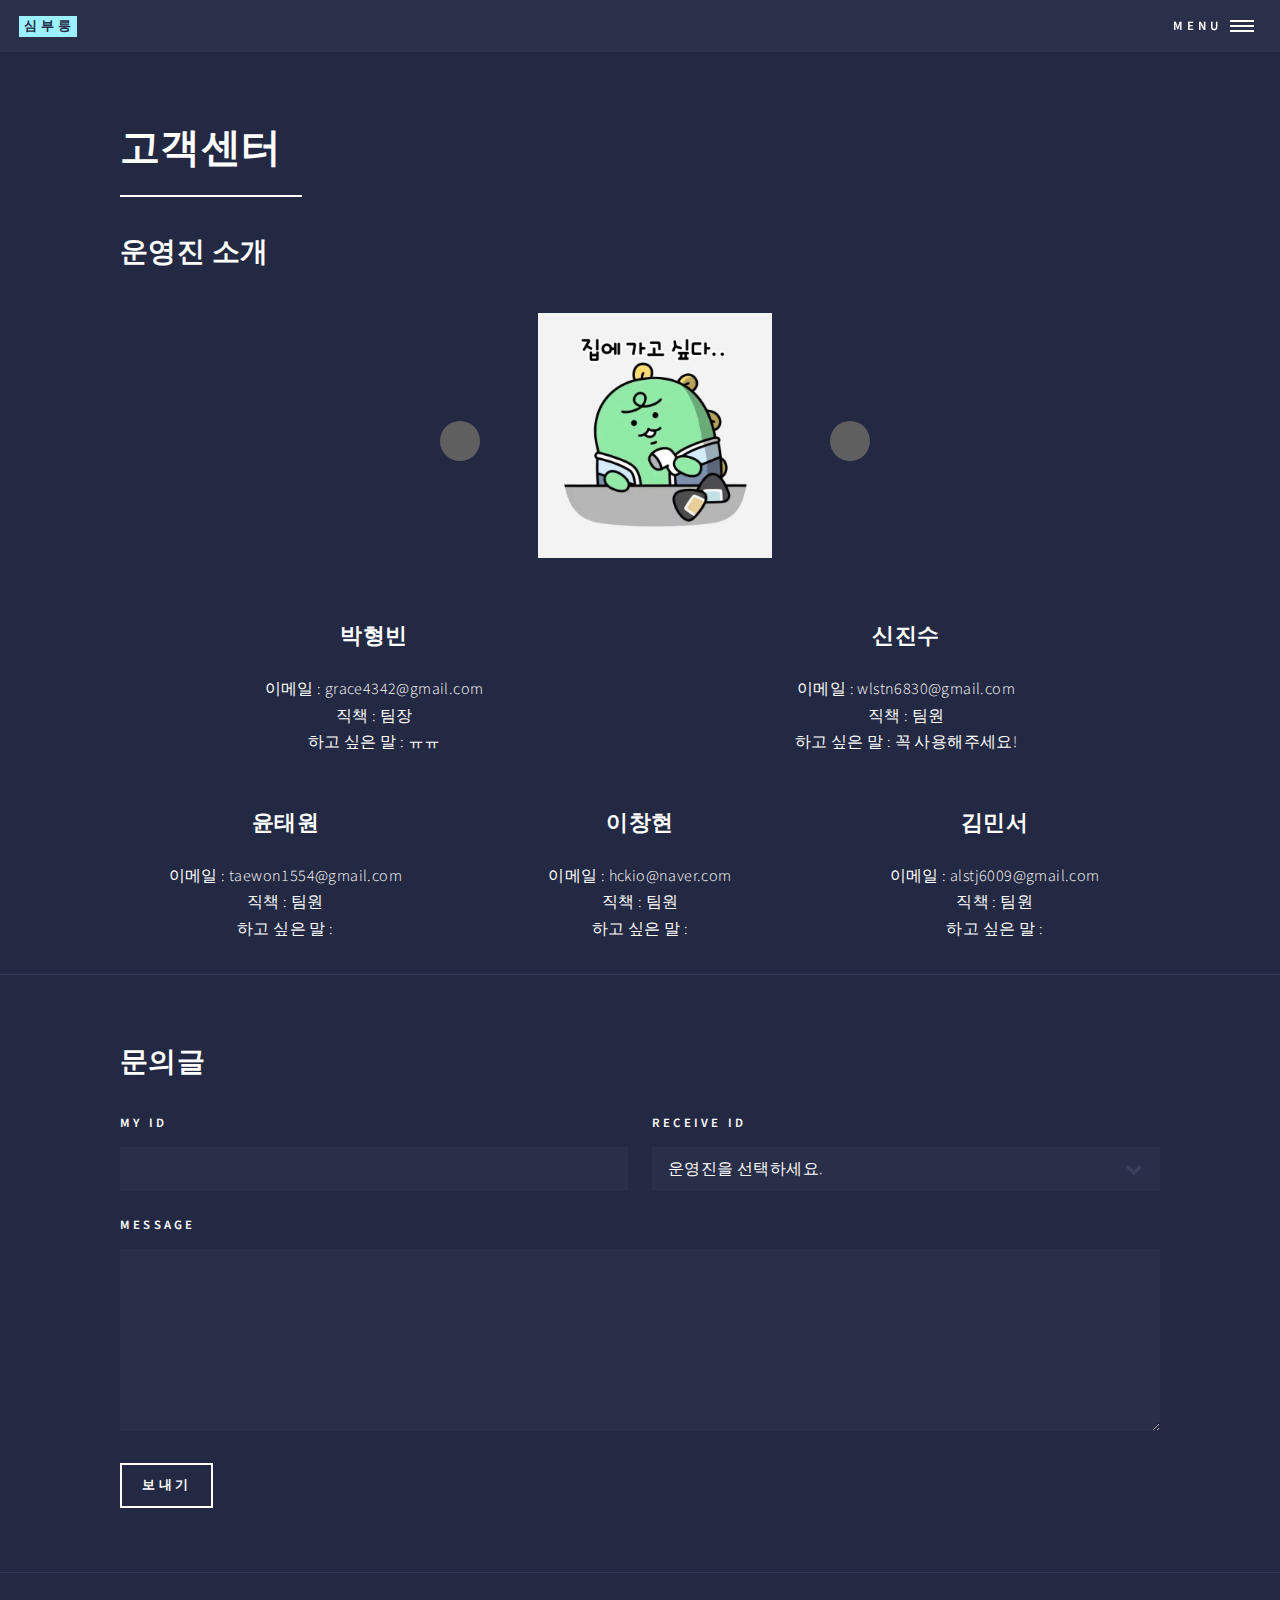
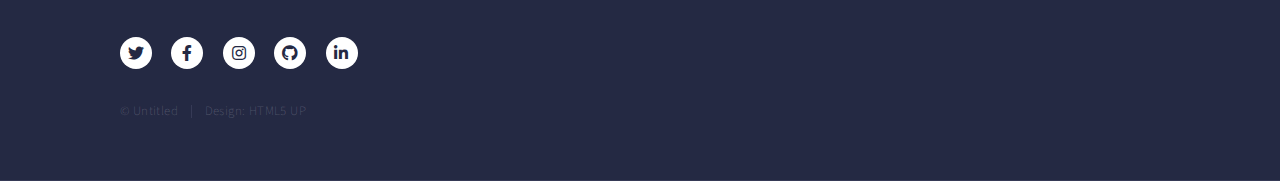
==== commit 41d25394: "물물교환 이미지변경, 고객센턴 사진첩추가" ====
--- a/deliveryService/src/main/webapp/callCenter.html
+++ b/deliveryService/src/main/webapp/callCenter.html
@@ -54,6 +54,48 @@
 									<!-- Content -->
 										<fieldset>
 										<h2 id="content">운영진 소개</h2>
+											
+											<!-- poto -->
+											<fieldset class="foto">
+												
+											        <div class="slidebox">
+											            <input type="radio" name="slide" id="slide01" checked>
+											            <input type="radio" name="slide" id="slide02">
+											            <input type="radio" name="slide" id="slide03">
+											            <input type="radio" name="slide" id="slide04">
+											            <ul class="slidelist">
+											                <li class="slideitem">
+											                    <div>
+											                        <label for="a4" class="left"></label>
+											                        <label for="a2" class="right"></label>
+											                        <a><img src="./images/a1.jpg"></a>
+											                    </div>
+											                </li>
+											                <li class="slideitem">
+											                    <div>
+											                        <label for="a1" class="left"></label>
+											                        <label for="a3" class="right"></label>
+											                        <a><img src="./images/a2.jpg"></a>
+											                    </div>
+											                </li>
+											                <li class="slideitem">
+											                    <div>
+											                        <label for="a2" class="left"></label>
+											                        <label for="a4" class="right"></label>
+											                        <a><img src="./images/a3.png"></a>
+											                    </div>
+											                </li>
+											                <li class="slideitem">
+											                    <div>
+											                        <label for="a3" class="left"></label>
+											                        <label for="a1" class="right"></label>
+											                        <a><img src="./images/a4.png"></a>
+											                    </div>
+											                </li>
+											            </ul>
+											
+											
+											</fieldset>
 										
 										<div class="row">
 										
--- a/deliveryService/src/main/webapp/assets/css/deliverymain.css
+++ b/deliveryService/src/main/webapp/assets/css/deliverymain.css
@@ -2536,6 +2536,7 @@
 		text-decoration: none;
 		text-transform: uppercase;
 		white-space: nowrap;
+		position: relative; left: auto; 
 	}
 
 		input[type="submit"]:hover, input[type="submit"]:active,
@@ -3955,4 +3956,111 @@
 			transform: none;
 			opacity: 1;
 			visibility: visible;
-		}+		}
+		
+	/* foto */
+  
+	* {margin:0;padding:0;box-sizing:border-box;
+        position: relative; }
+        ul, li {list-style:none;}
+        
+        [name="slide"] {display:none;}
+        .slidebox {max-width:500px;width:100%;margin:0 auto;text-align:center;}
+        .slidebox img {max-width:50%;}
+        .slidebox .slidelist {
+            white-space:nowrap;
+            font-size:20px;
+            overflow:hidden;
+        }
+        .slidebox .slideitem {
+            position:relative;
+            display:inline-block;
+            vertical-align:middle;
+            width:100%;
+            transition:all .35s;
+        }
+        .slidebox .slideitem label {
+            position:absolute;
+            z-index:1;
+            top:50%;
+            transform:translateY(-50%);
+            padding:20px;
+            border-radius:50%;
+            cursor:pointer;
+        }
+        label.left {
+            left:20px;
+            background-color:#5F5F5F;
+            background-image:url('./img/left-arrow.png');
+            background-position:center center;
+            background-size:50%;
+            background-repeat:no-repeat;
+        }
+        label.right {
+            right:20px;
+            background-color:#5F5F5F;
+            background-image:url('./img/right-arrow.png');
+            background-position:center center;
+            background-size:50%;
+            background-repeat:no-repeat;
+        }
+        
+        /* ����¡ ��Ÿ�� */
+        .paginglist {text-align:center;padding:30px 0;}
+        .paginglist > li {display:inline-block;vertical-align:middle;margin:0 10px;}
+        .paginglist > li > label {display:block;padding:10px 30px;border-radius:10px;background:#ccc;cursor:pointer;}
+        .paginglist > li:hover > label {background:#333;}
+        
+        [id="slide01"]:checked ~ .slidelist .slideitem {transform:translateX(0);animation:slide01 20s infinite;}
+        [id="slide02"]:checked ~ .slidelist .slideitem {transform:translateX(-100%);animation:slide02 20s infinite;}
+        [id="slide03"]:checked ~ .slidelist .slideitem {transform:translateX(-200%);animation:slide03 20s infinite;}
+        [id="slide04"]:checked ~ .slidelist .slideitem {transform:translateX(-300%);animation:slide04 20s infinite;}
+        
+        @keyframes slide01 {
+            0% {left:0%;}
+            23% {left:0%;}
+            25% {left:-100%;}
+            48% {left:-100%;}
+            50% {left:-200%;}
+            73% {left:-200%;}
+            75% {left:-300%;}
+            98% {left:-300%;}
+            100% {left:0%;}
+        }
+        @keyframes slide02 {
+            0% {left:0%;}
+            23% {left:0%;}
+            25% {left:-100%;}
+            48% {left:-100%;}
+            50% {left:-200%;}
+            73% {left:-200%;}
+            75% {left:100%;}
+            98% {left:100%;}
+            100% {left:0%;}
+        }
+        @keyframes slide03 {
+            0% {left:0%;}
+            23% {left:0%;}
+            25% {left:-100%;}
+            48% {left:-100%;}
+            50% {left:200%;}
+            73% {left:200%;}
+            75% {left:100%;}
+            98% {left:100%;}
+            100% {left:0%;}
+        }
+        @keyframes slide04 {
+            0% {left:0%;}
+            23% {left:0%;}
+            25% {left:300%;}
+            48% {left:300%;}
+            50% {left:200%;}
+            73% {left:200%;}
+            75% {left:100%;}
+            98% {left:100%;}
+            100% {left:0%;}
+        }
+        
+       
+    
+}		